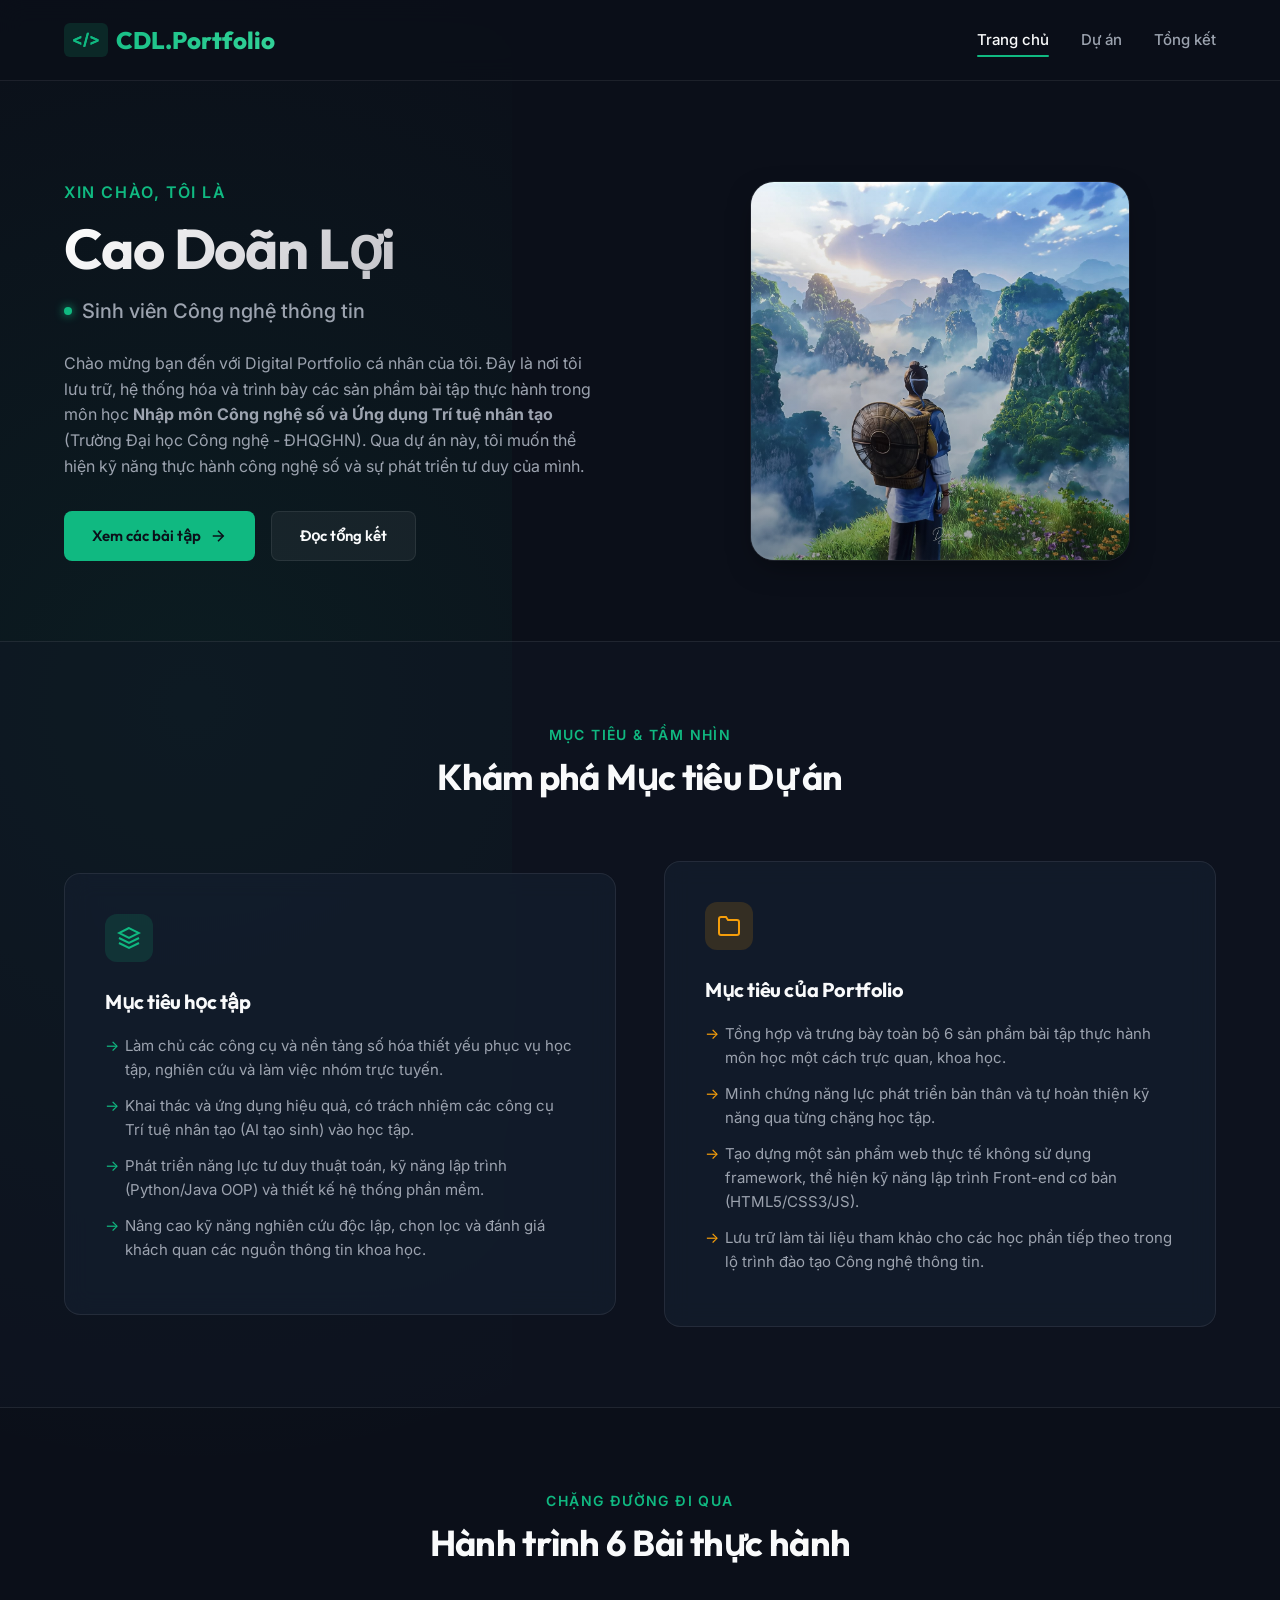
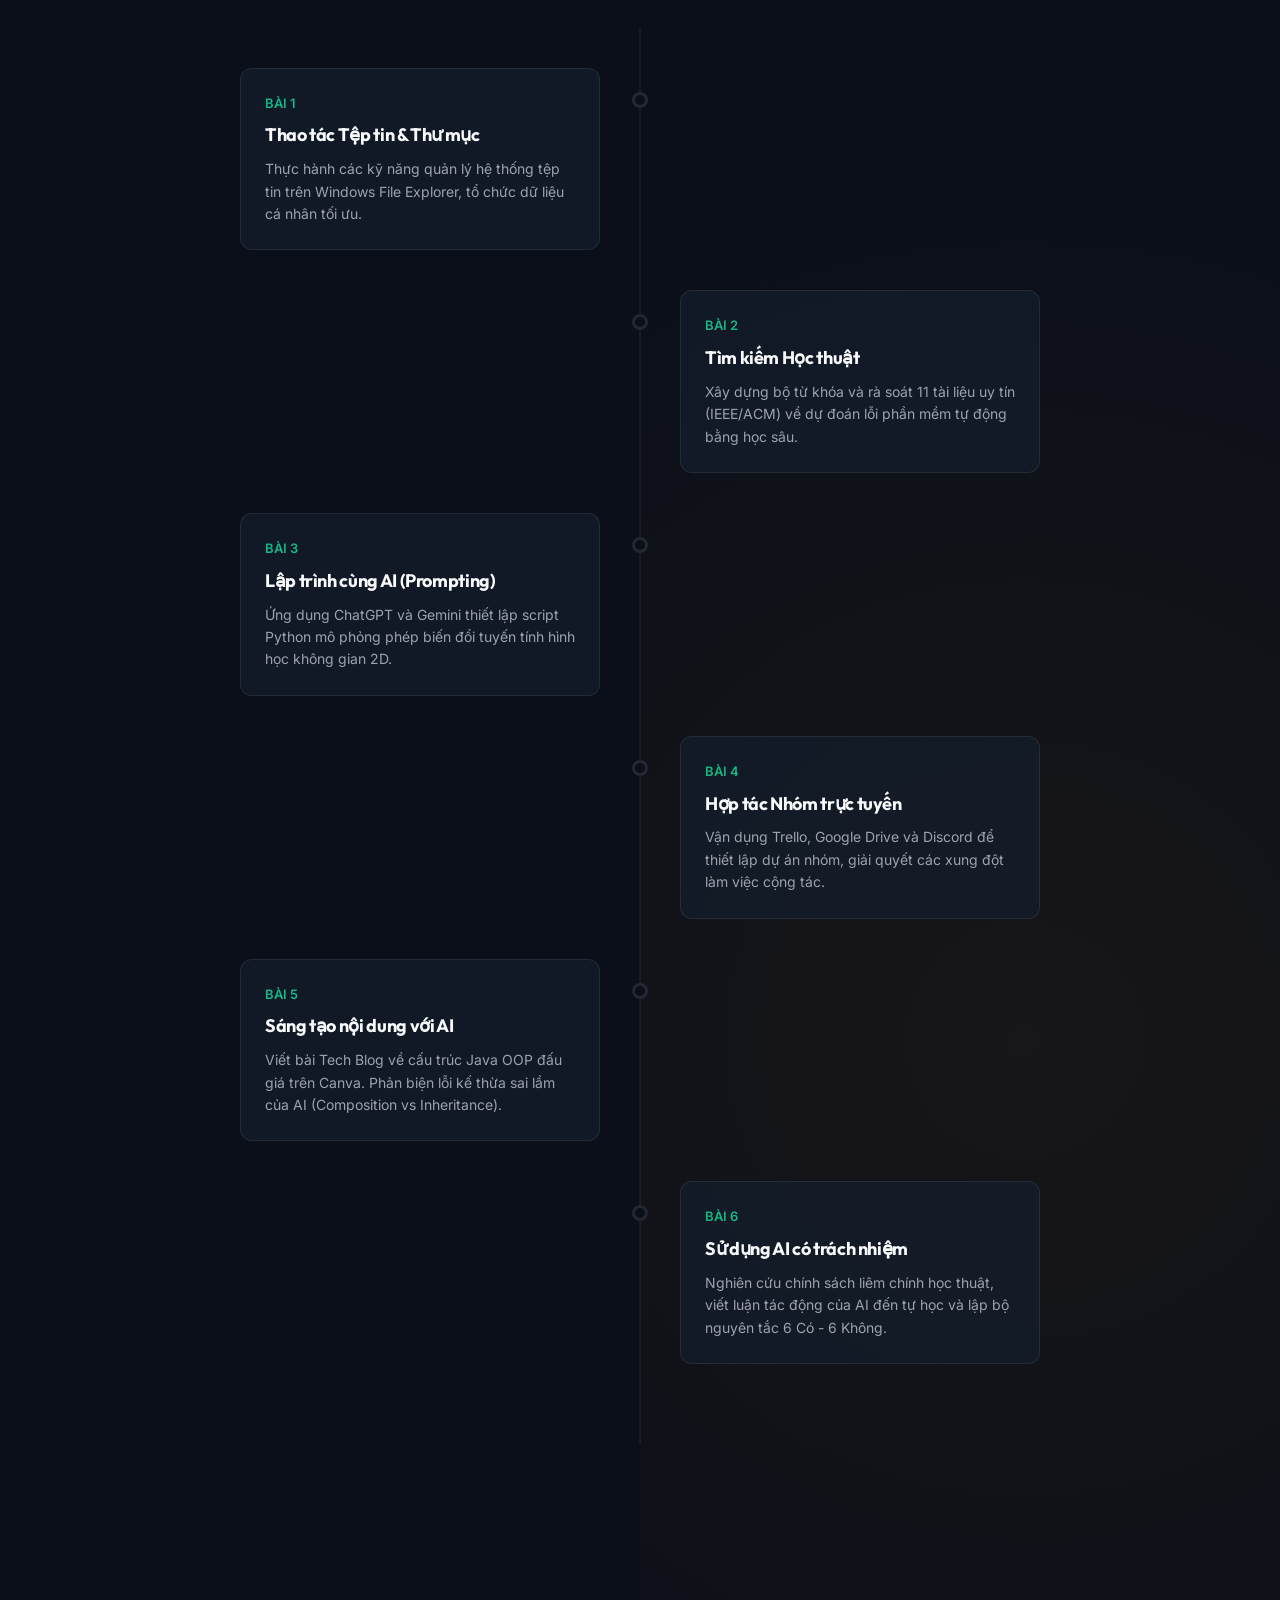
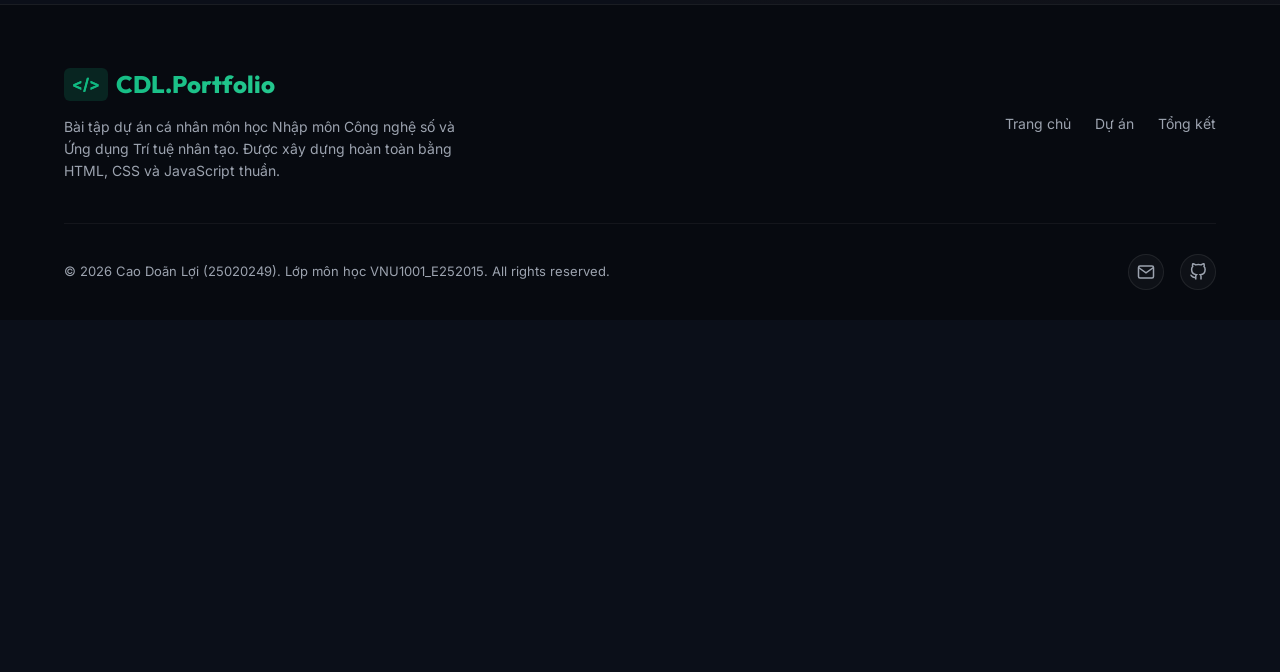
==== index.html @ 329a2238 "Initial commit: Portfolio website" ====
<!DOCTYPE html>
<html lang="vi">
<head>
    <meta charset="UTF-8">
    <meta name="viewport" content="width=device-width, initial-scale=1.0">
    <title>Cao Doãn Lợi | Digital Portfolio cá nhân</title>
    <meta name="description" content="Digital Portfolio cá nhân của Cao Doãn Lợi - Sinh viên Khoa Công nghệ thông tin, Trường Đại học Công nghệ, ĐHQGHN cho môn Nhập môn Công nghệ số & Ứng dụng AI.">
    <link rel="stylesheet" href="css/style.css">
    <link rel="stylesheet" href="css/responsive.css">
    <style>
        /* Specific Styles for Index Page */
        .hero {
            padding: 80px 0;
            position: relative;
        }

        .hero-img-container {
            position: relative;
            width: 380px;
            height: 380px;
            margin: 0 auto;
            border-radius: 24px;
            overflow: hidden;
            box-shadow: var(--shadow-premium);
            border: 1px solid var(--border-color);
        }

        .hero-img-container::before {
            content: '';
            position: absolute;
            inset: 0;
            background: linear-gradient(to bottom, transparent, rgba(11, 15, 25, 0.4));
            z-index: 1;
        }

        .hero-img {
            width: 100%;
            height: 100%;
            object-fit: cover;
            transition: var(--transition-smooth);
        }

        .hero-img-container:hover .hero-img {
            transform: scale(1.05);
        }

        .hero-content {
            display: flex;
            flex-direction: column;
            justify-content: center;
        }

        .hero-title-greeting {
            font-size: 16px;
            font-weight: 600;
            color: var(--color-primary);
            text-transform: uppercase;
            letter-spacing: 0.1em;
            margin-bottom: 12px;
        }

        .hero-name {
            font-size: 56px;
            line-height: 1.1;
            margin-bottom: 16px;
            background: linear-gradient(135deg, #ffffff 0%, #a1a1aa 100%);
            -webkit-background-clip: text;
            -webkit-text-fill-color: transparent;
        }

        .hero-role {
            font-size: 20px;
            font-weight: 500;
            color: var(--text-muted);
            margin-bottom: 24px;
            display: flex;
            align-items: center;
            gap: 10px;
        }

        .hero-role::before {
            content: '';
            display: inline-block;
            width: 8px;
            height: 8px;
            background: var(--color-primary);
            border-radius: 50%;
            box-shadow: 0 0 10px var(--color-primary);
        }

        .hero-desc {
            color: var(--text-muted);
            font-size: 16px;
            margin-bottom: 32px;
            max-width: 540px;
        }

        .hero-actions {
            display: flex;
            gap: 16px;
        }

        /* Objectives Section */
        .objectives {
            padding: 80px 0;
            background: rgba(17, 24, 39, 0.4);
            border-top: 1px solid var(--border-color);
            border-bottom: 1px solid var(--border-color);
        }

        .section-header {
            text-align: center;
            max-width: 600px;
            margin: 0 auto 56px;
        }

        .section-subtitle {
            color: var(--color-primary);
            font-size: 14px;
            font-weight: 600;
            text-transform: uppercase;
            letter-spacing: 0.1em;
            margin-bottom: 8px;
        }

        .section-title {
            font-size: 36px;
        }

        .objective-card {
            background: var(--bg-card);
            border: 1px solid var(--border-color);
            padding: 40px;
            border-radius: 16px;
            backdrop-filter: blur(12px);
            -webkit-backdrop-filter: blur(12px);
            transition: var(--transition-smooth);
        }

        .objective-card:hover {
            transform: translateY(-8px);
            border-color: rgba(16, 185, 129, 0.3);
            box-shadow: var(--shadow-premium);
        }

        .objective-icon {
            width: 48px;
            height: 48px;
            background: var(--color-primary-glow);
            border-radius: 12px;
            display: flex;
            align-items: center;
            justify-content: center;
            margin-bottom: 24px;
            color: var(--color-primary);
        }

        .objective-card-secondary .objective-icon {
            background: var(--color-secondary-glow);
            color: var(--color-secondary);
        }

        .objective-card-secondary:hover {
            border-color: rgba(245, 158, 11, 0.3);
        }

        .objective-title {
            font-size: 20px;
            margin-bottom: 16px;
        }

        .objective-list {
            list-style: none;
            color: var(--text-muted);
            font-size: 15px;
        }

        .objective-list li {
            margin-bottom: 12px;
            padding-left: 20px;
            position: relative;
        }

        .objective-list li::before {
            content: '→';
            position: absolute;
            left: 0;
            color: var(--color-primary);
        }

        .objective-card-secondary .objective-list li::before {
            color: var(--color-secondary);
        }

        /* Learning Timeline */
        .timeline-section {
            padding: 80px 0;
        }

        .timeline {
            position: relative;
            max-width: 800px;
            margin: 0 auto;
            padding: 40px 0;
        }

        .timeline::before {
            content: '';
            position: absolute;
            left: 50%;
            top: 0;
            width: 2px;
            height: 100%;
            background: rgba(255, 255, 255, 0.05);
            transform: translateX(-50%);
        }

        .timeline-item {
            display: flex;
            justify-content: space-between;
            width: 100%;
            margin-bottom: 40px;
            position: relative;
        }

        .timeline-item:nth-child(even) {
            flex-direction: row-reverse;
        }

        .timeline-dot {
            position: absolute;
            left: 50%;
            top: 24px;
            width: 16px;
            height: 16px;
            background: var(--bg-main);
            border: 3px solid rgba(255, 255, 255, 0.1);
            border-radius: 50%;
            transform: translateX(-50%);
            z-index: 5;
            transition: var(--transition-smooth);
        }

        .timeline-item:hover .timeline-dot {
            border-color: var(--color-primary);
            box-shadow: 0 0 10px var(--color-primary);
            background: var(--color-primary);
        }

        .timeline-content {
            width: 45%;
            background: var(--bg-card);
            border: 1px solid var(--border-color);
            padding: 24px;
            border-radius: 12px;
            position: relative;
            transition: var(--transition-smooth);
        }

        .timeline-item:hover .timeline-content {
            border-color: rgba(255, 255, 255, 0.15);
            transform: translateY(-4px);
        }

        .timeline-date {
            font-size: 13px;
            font-weight: 600;
            color: var(--color-primary);
            margin-bottom: 8px;
            text-transform: uppercase;
        }

        .timeline-title {
            font-size: 18px;
            margin-bottom: 8px;
        }

        .timeline-desc {
            color: var(--text-muted);
            font-size: 14px;
        }

        @media (max-width: 768px) {
            .hero-img-container {
                width: 280px;
                height: 280px;
            }
            .hero-name {
                font-size: 40px;
            }
            .timeline::before {
                left: 16px;
            }
            .timeline-item {
                flex-direction: row !important;
                margin-bottom: 30px;
            }
            .timeline-dot {
                left: 16px;
            }
            .timeline-content {
                width: calc(100% - 48px);
                margin-left: 48px;
            }
        }
    </style>
</head>
<body>

    <!-- Header / Nav -->
    <header class="header" id="header">
        <div class="container nav-container">
            <a href="index.html" class="logo">CDL.Portfolio</a>
            <button class="nav-toggle" id="navToggle" aria-label="Toggle Menu">
                <span></span>
                <span></span>
                <span></span>
            </button>
            <ul class="nav-menu" id="navMenu">
                <li><a href="index.html" class="nav-link active">Trang chủ</a></li>
                <li><a href="projects.html" class="nav-link">Dự án</a></li>
                <li><a href="reflection.html" class="nav-link">Tổng kết</a></li>
            </ul>
        </div>
    </header>

    <!-- Main Content -->
    <main>
        
        <!-- Hero Section -->
        <section class="hero reveal active">
            <div class="container grid-2">
                <div class="hero-content">
                    <span class="hero-title-greeting">Xin chào, tôi là</span>
                    <h1 class="hero-name">Cao Doãn Lợi</h1>
                    <div class="hero-role">Sinh viên Công nghệ thông tin</div>
                    <p class="hero-desc">
                        Chào mừng bạn đến với Digital Portfolio cá nhân của tôi. Đây là nơi tôi lưu trữ, hệ thống hóa và trình bày các sản phẩm bài tập thực hành trong môn học <strong>Nhập môn Công nghệ số và Ứng dụng Trí tuệ nhân tạo</strong> (Trường Đại học Công nghệ - ĐHQGHN). Qua dự án này, tôi muốn thể hiện kỹ năng thực hành công nghệ số và sự phát triển tư duy của mình.
                    </p>
                    <div class="hero-actions">
                        <a href="projects.html" class="btn btn-primary">
                            Xem các bài tập
                            <svg width="18" height="18" viewBox="0 0 24 24" fill="none" stroke="currentColor" stroke-width="2"><line x1="5" y1="12" x2="19" y2="12"></line><polyline points="12 5 19 12 12 19"></polyline></svg>
                        </a>
                        <a href="reflection.html" class="btn btn-secondary">Đọc tổng kết</a>
                    </div>
                </div>
                <div class="hero-img-box">
                    <div class="hero-img-container">
                        <img src="assets/avatar.png" alt="Cao Doãn Lợi - Sinh viên IT" class="hero-img">
                    </div>
                </div>
            </div>
        </section>

        <!-- Objectives Section -->
        <section class="objectives">
            <div class="container">
                <div class="section-header reveal">
                    <span class="section-subtitle">Mục tiêu & Tầm nhìn</span>
                    <h2 class="section-title">Khám phá Mục tiêu Dự án</h2>
                </div>
                <div class="grid-2 reveal">
                    <!-- Learning Objectives Card -->
                    <div class="objective-card">
                        <div class="objective-icon">
                            <svg width="24" height="24" viewBox="0 0 24 24" fill="none" stroke="currentColor" stroke-width="2"><path d="M12 2L2 7l10 5 10-5-10-5zM2 17l10 5 10-5M2 12l10 5 10-5"/></svg>
                        </div>
                        <h3 class="objective-title">Mục tiêu học tập</h3>
                        <ul class="objective-list">
                            <li>Làm chủ các công cụ và nền tảng số hóa thiết yếu phục vụ học tập, nghiên cứu và làm việc nhóm trực tuyến.</li>
                            <li>Khai thác và ứng dụng hiệu quả, có trách nhiệm các công cụ Trí tuệ nhân tạo (AI tạo sinh) vào học tập.</li>
                            <li>Phát triển năng lực tư duy thuật toán, kỹ năng lập trình (Python/Java OOP) và thiết kế hệ thống phần mềm.</li>
                            <li>Nâng cao kỹ năng nghiên cứu độc lập, chọn lọc và đánh giá khách quan các nguồn thông tin khoa học.</li>
                        </ul>
                    </div>
                    
                    <!-- Portfolio Objectives Card -->
                    <div class="objective-card objective-card-secondary">
                        <div class="objective-icon">
                            <svg width="24" height="24" viewBox="0 0 24 24" fill="none" stroke="currentColor" stroke-width="2"><path d="M22 19a2 2 0 0 1-2 2H4a2 2 0 0 1-2-2V5a2 2 0 0 1 2-2h5l2 3h9a2 2 0 0 1 2 2z"></path></svg>
                        </div>
                        <h3 class="objective-title">Mục tiêu của Portfolio</h3>
                        <ul class="objective-list">
                            <li>Tổng hợp và trưng bày toàn bộ 6 sản phẩm bài tập thực hành môn học một cách trực quan, khoa học.</li>
                            <li>Minh chứng năng lực phát triển bản thân và tự hoàn thiện kỹ năng qua từng chặng học tập.</li>
                            <li>Tạo dựng một sản phẩm web thực tế không sử dụng framework, thể hiện kỹ năng lập trình Front-end cơ bản (HTML5/CSS3/JS).</li>
                            <li>Lưu trữ làm tài liệu tham khảo cho các học phần tiếp theo trong lộ trình đào tạo Công nghệ thông tin.</li>
                        </ul>
                    </div>
                </div>
            </div>
        </section>

        <!-- Study Timeline Section -->
        <section class="timeline-section">
            <div class="container">
                <div class="section-header reveal">
                    <span class="section-subtitle">Chặng đường đi qua</span>
                    <h2 class="section-title">Hành trình 6 Bài thực hành</h2>
                </div>
                
                <div class="timeline reveal">
                    
                    <!-- Item 1 -->
                    <div class="timeline-item">
                        <div class="timeline-dot"></div>
                        <div class="timeline-content">
                            <div class="timeline-date">Bài 1</div>
                            <h3 class="timeline-title">Thao tác Tệp tin & Thư mục</h3>
                            <p class="timeline-desc">Thực hành các kỹ năng quản lý hệ thống tệp tin trên Windows File Explorer, tổ chức dữ liệu cá nhân tối ưu.</p>
                        </div>
                    </div>
                    
                    <!-- Item 2 -->
                    <div class="timeline-item">
                        <div class="timeline-dot"></div>
                        <div class="timeline-content">
                            <div class="timeline-date">Bài 2</div>
                            <h3 class="timeline-title">Tìm kiếm Học thuật</h3>
                            <p class="timeline-desc">Xây dựng bộ từ khóa và rà soát 11 tài liệu uy tín (IEEE/ACM) về dự đoán lỗi phần mềm tự động bằng học sâu.</p>
                        </div>
                    </div>
                    
                    <!-- Item 3 -->
                    <div class="timeline-item">
                        <div class="timeline-dot"></div>
                        <div class="timeline-content">
                            <div class="timeline-date">Bài 3</div>
                            <h3 class="timeline-title">Lập trình cùng AI (Prompting)</h3>
                            <p class="timeline-desc">Ứng dụng ChatGPT và Gemini thiết lập script Python mô phỏng phép biến đổi tuyến tính hình học không gian 2D.</p>
                        </div>
                    </div>
                    
                    <!-- Item 4 -->
                    <div class="timeline-item">
                        <div class="timeline-dot"></div>
                        <div class="timeline-content">
                            <div class="timeline-date">Bài 4</div>
                            <h3 class="timeline-title">Hợp tác Nhóm trực tuyến</h3>
                            <p class="timeline-desc">Vận dụng Trello, Google Drive và Discord để thiết lập dự án nhóm, giải quyết các xung đột làm việc cộng tác.</p>
                        </div>
                    </div>
                    
                    <!-- Item 5 -->
                    <div class="timeline-item">
                        <div class="timeline-dot"></div>
                        <div class="timeline-content">
                            <div class="timeline-date">Bài 5</div>
                            <h3 class="timeline-title">Sáng tạo nội dung với AI</h3>
                            <p class="timeline-desc">Viết bài Tech Blog về cấu trúc Java OOP đấu giá trên Canva. Phản biện lỗi kế thừa sai lầm của AI (Composition vs Inheritance).</p>
                        </div>
                    </div>
                    
                    <!-- Item 6 -->
                    <div class="timeline-item">
                        <div class="timeline-dot"></div>
                        <div class="timeline-content">
                            <div class="timeline-date">Bài 6</div>
                            <h3 class="timeline-title">Sử dụng AI có trách nhiệm</h3>
                            <p class="timeline-desc">Nghiên cứu chính sách liêm chính học thuật, viết luận tác động của AI đến tự học và lập bộ nguyên tắc 6 Có - 6 Không.</p>
                        </div>
                    </div>
                    
                </div>
            </div>
        </section>

    </main>

    <!-- Footer -->
    <footer class="footer">
        <div class="container">
            <div class="footer-content">
                <div class="footer-logo-desc">
                    <a href="index.html" class="logo">CDL.Portfolio</a>
                    <p class="footer-desc">
                        Bài tập dự án cá nhân môn học Nhập môn Công nghệ số và Ứng dụng Trí tuệ nhân tạo. Được xây dựng hoàn toàn bằng HTML, CSS và JavaScript thuần.
                    </p>
                </div>
                <div class="footer-links">
                    <a href="index.html" class="footer-link">Trang chủ</a>
                    <a href="projects.html" class="footer-link">Dự án</a>
                    <a href="reflection.html" class="footer-link">Tổng kết</a>
                </div>
            </div>
            <div class="footer-bottom">
                <p>&copy; 2026 Cao Doãn Lợi (25020249). Lớp môn học VNU1001_E252015. All rights reserved.</p>
                <div class="footer-socials">
                    <a href="mailto:25020249@vnu.edu.vn" class="social-icon" title="Email VNU"><svg width="18" height="18" viewBox="0 0 24 24" fill="none" stroke="currentColor" stroke-width="2"><path d="M4 4h16c1.1 0 2 .9 2 2v12c0 1.1-.9 2-2 2H4c-1.1 0-2-.9-2-2V6c0-1.1.9-2 2-2z"></path><polyline points="22,6 12,13 2,6"></polyline></svg></a>
                    <a href="https://github.com/lloi-caoo" target="_blank" class="social-icon" title="Github"><svg width="18" height="18" viewBox="0 0 24 24" fill="none" stroke="currentColor" stroke-width="2"><path d="M9 19c-5 1.5-5-2.5-7-3m14 6v-3.87a3.37 3.37 0 0 0-.94-2.61c3.14-.35 6.44-1.54 6.44-7A5.44 5.44 0 0 0 20 4.77 5.07 5.07 0 0 0 19.91 1S18.73.65 16 2.48a13.38 13.38 0 0 0-7 0C6.27.65 5.09 1 5.09 1A5.07 5.07 0 0 0 5 4.77a5.44 5.44 0 0 0-1.5 3.78c0 5.42 3.3 6.61 6.44 7A3.37 3.37 0 0 0 9 18.13V22"></path></svg></a>
                </div>
            </div>
        </div>
    </footer>

    <script src="js/main.js"></script>
    <script>
        // Trigger reveal animation on load
        window.addEventListener('DOMContentLoaded', () => {
            const reveals = document.querySelectorAll('.reveal');
            reveals.forEach(el => el.classList.add('active'));
        });
    </script>
</body>
</html>
---- css/style.css ----
@import url('https://fonts.googleapis.com/css2?family=Inter:wght@300;400;500;600;700&family=Outfit:wght@300;400;500;600;700;800&display=swap');

:root {
    --bg-main: #0b0f19;
    --bg-surface: #111827;
    --bg-card: rgba(21, 30, 46, 0.7);
    --border-color: rgba(255, 255, 255, 0.08);
    --color-primary: #10b981; /* Emerald */
    --color-primary-glow: rgba(16, 185, 129, 0.15);
    --color-secondary: #f59e0b; /* Amber */
    --color-secondary-glow: rgba(245, 158, 11, 0.15);
    --text-main: #f9fafb;
    --text-muted: #9ca3af;
    --font-heading: 'Outfit', sans-serif;
    --font-body: 'Inter', sans-serif;
    --transition-smooth: all 0.3s cubic-bezier(0.4, 0, 0.2, 1);
    --shadow-premium: 0 10px 30px -10px rgba(0, 0, 0, 0.5);
    --shadow-glow: 0 0 20px rgba(16, 185, 129, 0.2);
}

* {
    margin: 0;
    padding: 0;
    box-sizing: border-box;
}

html {
    scroll-behavior: smooth;
    overflow-x: hidden;
}

body {
    background-color: var(--bg-main);
    color: var(--text-main);
    font-family: var(--font-body);
    line-height: 1.6;
    overflow-x: hidden;
    position: relative;
}

/* Background Gradients */
body::before {
    content: '';
    position: absolute;
    top: -10%;
    left: -10%;
    width: 50%;
    height: 60%;
    background: radial-gradient(circle, rgba(16, 185, 129, 0.08) 0%, transparent 70%);
    z-index: -1;
    pointer-events: none;
}

body::after {
    content: '';
    position: absolute;
    bottom: -10%;
    right: -10%;
    width: 60%;
    height: 70%;
    background: radial-gradient(circle, rgba(245, 158, 11, 0.05) 0%, transparent 70%);
    z-index: -1;
    pointer-events: none;
}

/* Custom Scrollbar */
::-webkit-scrollbar {
    width: 8px;
}
::-webkit-scrollbar-track {
    background: var(--bg-main);
}
::-webkit-scrollbar-thumb {
    background: #1f2937;
    border-radius: 4px;
}
::-webkit-scrollbar-thumb:hover {
    background: var(--color-primary);
}

/* Typography */
h1, h2, h3, h4, h5, h6 {
    font-family: var(--font-heading);
    font-weight: 700;
    letter-spacing: -0.02em;
    color: var(--text-main);
}

a {
    color: inherit;
    text-decoration: none;
    transition: var(--transition-smooth);
}

/* Container */
.container {
    max-width: 1200px;
    margin: 0 auto;
    padding: 0 24px;
}

/* Header & Navbar */
.header {
    position: fixed;
    top: 0;
    left: 0;
    width: 100%;
    z-index: 1000;
    background: rgba(11, 15, 25, 0.75);
    backdrop-filter: blur(12px);
    -webkit-backdrop-filter: blur(12px);
    border-bottom: 1px solid var(--border-color);
    transition: var(--transition-smooth);
}

.header.scrolled {
    padding: 12px 0;
    background: rgba(11, 15, 25, 0.9);
    box-shadow: var(--shadow-premium);
}

.nav-container {
    display: flex;
    justify-content: space-between;
    align-items: center;
    height: 80px;
    transition: var(--transition-smooth);
}

.header.scrolled .nav-container {
    height: 60px;
}

.logo {
    font-family: var(--font-heading);
    font-size: 24px;
    font-weight: 800;
    background: linear-gradient(135deg, var(--color-primary) 0%, #34d399 100%);
    -webkit-background-clip: text;
    -webkit-text-fill-color: transparent;
    display: flex;
    align-items: center;
    gap: 8px;
}

.logo::before {
    content: '</>';
    font-family: var(--font-body);
    font-size: 16px;
    font-weight: 700;
    color: var(--color-primary);
    background: var(--color-primary-glow);
    padding: 4px 8px;
    border-radius: 6px;
    -webkit-text-fill-color: var(--color-primary);
}

.nav-menu {
    display: flex;
    list-style: none;
    gap: 32px;
}

.nav-link {
    font-size: 15px;
    font-weight: 500;
    color: var(--text-muted);
    position: relative;
    padding: 8px 0;
}

.nav-link:hover, .nav-link.active {
    color: var(--text-main);
}

.nav-link::after {
    content: '';
    position: absolute;
    bottom: 0;
    left: 0;
    width: 0;
    height: 2px;
    background: var(--color-primary);
    transition: var(--transition-smooth);
    border-radius: 2px;
}

.nav-link:hover::after, .nav-link.active::after {
    width: 100%;
}

.nav-toggle {
    display: none;
    background: none;
    border: none;
    cursor: pointer;
    padding: 4px;
}

.nav-toggle span {
    display: block;
    width: 24px;
    height: 2px;
    background-color: var(--text-main);
    margin: 6px 0;
    transition: var(--transition-smooth);
}

/* Buttons */
.btn {
    display: inline-flex;
    align-items: center;
    justify-content: center;
    gap: 8px;
    padding: 12px 28px;
    border-radius: 8px;
    font-family: var(--font-heading);
    font-weight: 600;
    font-size: 15px;
    cursor: pointer;
    transition: var(--transition-smooth);
    border: none;
}

.btn-primary {
    background: var(--color-primary);
    color: #0b0f19;
}

.btn-primary:hover {
    background: #34d399;
    box-shadow: var(--shadow-glow);
    transform: translateY(-2px);
}

.btn-secondary {
    background: rgba(255, 255, 255, 0.05);
    color: var(--text-main);
    border: 1px solid var(--border-color);
}

.btn-secondary:hover {
    background: rgba(255, 255, 255, 0.1);
    transform: translateY(-2px);
    border-color: rgba(255, 255, 255, 0.2);
}

.btn-sm {
    padding: 8px 16px;
    font-size: 13px;
    border-radius: 6px;
}

/* Badge */
.badge {
    display: inline-block;
    padding: 4px 12px;
    background: var(--color-primary-glow);
    color: var(--color-primary);
    border: 1px solid rgba(16, 185, 129, 0.3);
    border-radius: 30px;
    font-size: 12px;
    font-weight: 600;
    text-transform: uppercase;
    letter-spacing: 0.05em;
}

.badge-secondary {
    background: var(--color-secondary-glow);
    color: var(--color-secondary);
    border: 1px solid rgba(245, 158, 11, 0.3);
}

/* Main Layout Padding */
main {
    padding-top: 100px;
}

/* Footer */
.footer {
    background: #070a10;
    border-top: 1px solid var(--border-color);
    padding: 60px 0 30px;
    margin-top: 80px;
}

.footer-content {
    display: flex;
    justify-content: space-between;
    align-items: center;
    flex-wrap: wrap;
    gap: 24px;
    margin-bottom: 40px;
}

.footer-logo-desc {
    max-width: 400px;
}

.footer-desc {
    color: var(--text-muted);
    font-size: 14px;
    margin-top: 12px;
}

.footer-links {
    display: flex;
    gap: 24px;
}

.footer-link {
    color: var(--text-muted);
    font-size: 14px;
}

.footer-link:hover {
    color: var(--color-primary);
}

.footer-bottom {
    display: flex;
    justify-content: space-between;
    align-items: center;
    border-top: 1px solid rgba(255, 255, 255, 0.05);
    padding-top: 30px;
    font-size: 13px;
    color: var(--text-muted);
}

.footer-socials {
    display: flex;
    gap: 16px;
}

.social-icon {
    display: flex;
    align-items: center;
    justify-content: center;
    width: 36px;
    height: 36px;
    background: rgba(255, 255, 255, 0.03);
    border: 1px solid var(--border-color);
    border-radius: 50px;
    color: var(--text-muted);
}

.social-icon:hover {
    color: var(--color-primary);
    background: var(--color-primary-glow);
    border-color: var(--color-primary);
    transform: translateY(-2px);
}

/* Modal Popup */
.modal {
    position: fixed;
    top: 0;
    left: 0;
    width: 100%;
    height: 100%;
    z-index: 2000;
    background: rgba(7, 10, 16, 0.85);
    backdrop-filter: blur(8px);
    display: flex;
    align-items: center;
    justify-content: center;
    opacity: 0;
    pointer-events: none;
    transition: var(--transition-smooth);
}

.modal.active {
    opacity: 1;
    pointer-events: all;
}

.modal-content {
    background: var(--bg-surface);
    border: 1px solid var(--border-color);
    border-radius: 16px;
    width: 90%;
    max-width: 800px;
    max-height: 85vh;
    overflow-y: auto;
    position: relative;
    box-shadow: var(--shadow-premium);
    transform: scale(0.9);
    transition: var(--transition-smooth);
    padding: 32px;
}

.modal.active .modal-content {
    transform: scale(1);
}

.modal-close {
    position: absolute;
    top: 20px;
    right: 20px;
    background: rgba(255, 255, 255, 0.05);
    border: 1px solid var(--border-color);
    width: 36px;
    height: 36px;
    border-radius: 50%;
    display: flex;
    align-items: center;
    justify-content: center;
    cursor: pointer;
    color: var(--text-muted);
    transition: var(--transition-smooth);
}

.modal-close:hover {
    color: var(--text-main);
    background: rgba(255, 255, 255, 0.1);
}

.modal-body {
    margin-top: 16px;
}

.modal-header-desc {
    display: flex;
    align-items: center;
    gap: 12px;
    margin-bottom: 8px;
}

.modal-title {
    font-size: 28px;
    line-height: 1.3;
}

.modal-section {
    margin-top: 24px;
    border-top: 1px solid rgba(255, 255, 255, 0.05);
    padding-top: 20px;
}

.modal-section-title {
    font-size: 18px;
    color: var(--color-primary);
    margin-bottom: 12px;
    display: flex;
    align-items: center;
    gap: 8px;
}

.modal-section-title::before {
    content: '';
    display: inline-block;
    width: 6px;
    height: 6px;
    background: var(--color-primary);
    border-radius: 50%;
}

.modal-file-list {
    margin-left: 20px;
    margin-bottom: 16px;
}

.modal-file-item {
    font-size: 14px;
    margin-bottom: 6px;
    color: var(--text-muted);
}

.code-snippet {
    background: #090c15;
    border: 1px solid rgba(255, 255, 255, 0.05);
    border-radius: 8px;
    padding: 16px;
    font-family: monospace;
    font-size: 13.5px;
    color: #e5e7eb;
    overflow-x: auto;
    margin: 12px 0;
}

.table-responsive {
    width: 100%;
    overflow-x: auto;
    margin: 16px 0;
    border: 1px solid var(--border-color);
    border-radius: 8px;
}

.modal-table {
    width: 100%;
    border-collapse: collapse;
    font-size: 13.5px;
    text-align: left;
}

.modal-table th, .modal-table td {
    padding: 12px 16px;
    border-bottom: 1px solid rgba(255, 255, 255, 0.05);
}

.modal-table th {
    background: rgba(255, 255, 255, 0.02);
    color: var(--text-main);
    font-weight: 600;
}

.modal-table tr:last-child td {
    border-bottom: none;
}

.modal-table td {
    color: var(--text-muted);
}

.modal-img-container {
    width: 100%;
    border-radius: 8px;
    overflow: hidden;
    margin: 16px 0;
    border: 1px solid var(--border-color);
}

.modal-img {
    width: 100%;
    height: auto;
    display: block;
}

/* CSS Grid layout standard for pages */
.grid-2 {
    display: grid;
    grid-template-columns: repeat(2, 1fr);
    gap: 48px;
    align-items: center;
}

.grid-3 {
    display: grid;
    grid-template-columns: repeat(3, 1fr);
    gap: 32px;
}

/* Animations helper */
.reveal {
    opacity: 0;
    transform: translateY(30px);
    transition: opacity 0.8s ease, transform 0.8s ease;
}

.reveal.active {
    opacity: 1;
    transform: translateY(0);
}

/* Proof Gallery for Modal */
.proof-gallery {
    display: grid;
    grid-template-columns: repeat(2, 1fr);
    gap: 16px;
    margin: 16px 0;
}

.proof-item {
    background: rgba(255, 255, 255, 0.02);
    border: 1px solid var(--border-color);
    border-radius: 8px;
    overflow: hidden;
    display: flex;
    flex-direction: column;
    transition: var(--transition-smooth);
}

.proof-item:hover {
    border-color: rgba(255, 255, 255, 0.15);
    transform: scale(1.02);
}

.proof-img-container {
    width: 100%;
    height: 180px;
    overflow: hidden;
    border-bottom: 1px solid var(--border-color);
}

.proof-img-container img {
    width: 100%;
    height: 100%;
    object-fit: cover;
}

.proof-caption {
    font-size: 13px;
    color: var(--text-muted);
    padding: 8px 12px;
    text-align: center;
    background: rgba(0, 0, 0, 0.2);
    flex-grow: 1;
    display: flex;
    align-items: center;
    justify-content: center;
}

@media (max-width: 600px) {
    .proof-gallery {
        grid-template-columns: 1fr;
    }
    .proof-img-container {
        height: 150px;
    }
}

/* Original Docx Content Formatting */
.docx-original-content {
    color: var(--text-muted);
    font-size: 14.5px;
    line-height: 1.7;
    text-align: justify;
}

.docx-original-content p {
    margin-bottom: 16px;
}

.docx-original-content h1, 
.docx-original-content h2, 
.docx-original-content h3, 
.docx-original-content h4 {
    color: var(--text-main);
    margin-top: 28px;
    margin-bottom: 12px;
}

.docx-original-content h1 { font-size: 24px; border-bottom: 1px solid var(--border-color); padding-bottom: 8px; }
.docx-original-content h2 { font-size: 20px; color: var(--color-primary); }
.docx-original-content h3 { font-size: 17px; }
.docx-original-content h4 { font-size: 15px; }

.docx-original-content ul, 
.docx-original-content ol {
    margin-bottom: 16px;
    padding-left: 24px;
}

.docx-original-content li {
    margin-bottom: 8px;
}

.docx-original-content code {
    background: rgba(255, 255, 255, 0.05);
    padding: 2px 6px;
    border-radius: 4px;
    font-family: monospace;
    font-size: 13.5px;
    color: var(--color-secondary);
}

.docx-original-content a {
    color: var(--color-primary);
    text-decoration: underline;
}

.docx-original-content a:hover {
    color: #34d399;
}

/* PDF Page Container styles */
.pdf-viewer-container {
    display: flex;
    flex-direction: column;
    gap: 24px;
    align-items: center;
    background: rgba(0, 0, 0, 0.2);
    padding: 24px;
    border-radius: 12px;
    border: 1px solid var(--border-color);
}

.pdf-page-container {
    width: 100%;
    max-width: 680px;
    background-color: #ffffff;
    box-shadow: 0 4px 20px rgba(0, 0, 0, 0.4);
    border-radius: 4px;
    overflow: hidden;
    line-height: 0;
}

.pdf-page {
    width: 100%;
    height: auto;
    display: block;
    margin: 0 !important;
    border-radius: 0 !important;
    border: none !important;
}

/* Print Styles for PDF Generation */
@media print {
    :root {
        --bg-main: #0b0f19 !important;
        --bg-surface: #111827 !important;
        --bg-card: rgba(21, 30, 46, 0.9) !important;
        --text-main: #f9fafb !important;
        --text-muted: #9ca3af !important;
    }
    
    html, body {
        background-color: #0b0f19 !important;
        color: #f9fafb !important;
        -webkit-print-color-adjust: exact !important;
        print-color-adjust: exact !important;
    }
    
    * {
        -webkit-print-color-adjust: exact !important;
        print-color-adjust: exact !important;
    }
    
    @page {
        size: A4;
        margin: 0; /* Removes browser-added header/footer */
    }
    
    body {
        padding: 2cm 1.5cm; /* Custom margins inside the printed PDF page */
    }
    
    .header {
        position: absolute !important; /* Stop fixed position overlay issues */
        top: 0;
        left: 0;
        width: 100%;
    }
    
    .nav-toggle, .btn-primary svg {
        display: none !important; /* Hide interactive icons from print */
    }
    
    main {
        padding-top: 40px !important;
    }
    
    .footer {
        page-break-before: avoid;
    }
}
---- css/responsive.css ----
/* Responsive Design */

@media (max-width: 1024px) {
    .grid-2 {
        gap: 32px;
    }
    
    .grid-3 {
        grid-template-columns: repeat(2, 1fr);
        gap: 24px;
    }
}

@media (max-width: 768px) {
    /* Navbar Mobile */
    .nav-toggle {
        display: block;
        z-index: 1001;
    }

    .nav-menu {
        position: fixed;
        top: 0;
        right: -100%;
        width: 280px;
        height: 100vh;
        background: rgba(11, 15, 25, 0.95);
        backdrop-filter: blur(16px);
        -webkit-backdrop-filter: blur(16px);
        border-left: 1px solid var(--border-color);
        flex-direction: column;
        justify-content: center;
        align-items: center;
        gap: 40px;
        transition: var(--transition-smooth);
        box-shadow: var(--shadow-premium);
        z-index: 1000;
    }

    .nav-menu.active {
        right: 0;
    }

    .nav-toggle.active span:nth-child(1) {
        transform: rotate(45deg) translate(6px, 6px);
    }

    .nav-toggle.active span:nth-child(2) {
        opacity: 0;
    }

    .nav-toggle.active span:nth-child(3) {
        transform: rotate(-45deg) translate(5px, -5px);
    }

    /* Grid Adjustments */
    .grid-2 {
        grid-template-columns: 1fr;
        gap: 40px;
    }

    .grid-3 {
        grid-template-columns: 1fr;
        gap: 30px;
    }

    /* Modal Adjustments */
    .modal-content {
        padding: 24px 16px;
        width: 95%;
        max-height: 90vh;
    }

    .modal-title {
        font-size: 22px;
    }

    /* Footer Adjustments */
    .footer-content {
        flex-direction: column;
        align-items: flex-start;
        gap: 32px;
    }

    .footer-bottom {
        flex-direction: column;
        gap: 16px;
        align-items: flex-start;
        text-align: left;
    }
}

@media (max-width: 480px) {
    .container {
        padding: 0 16px;
    }

    main {
        padding-top: 80px;
    }

    .btn {
        width: 100%;
    }

    .btn-sm {
        width: auto;
    }
}
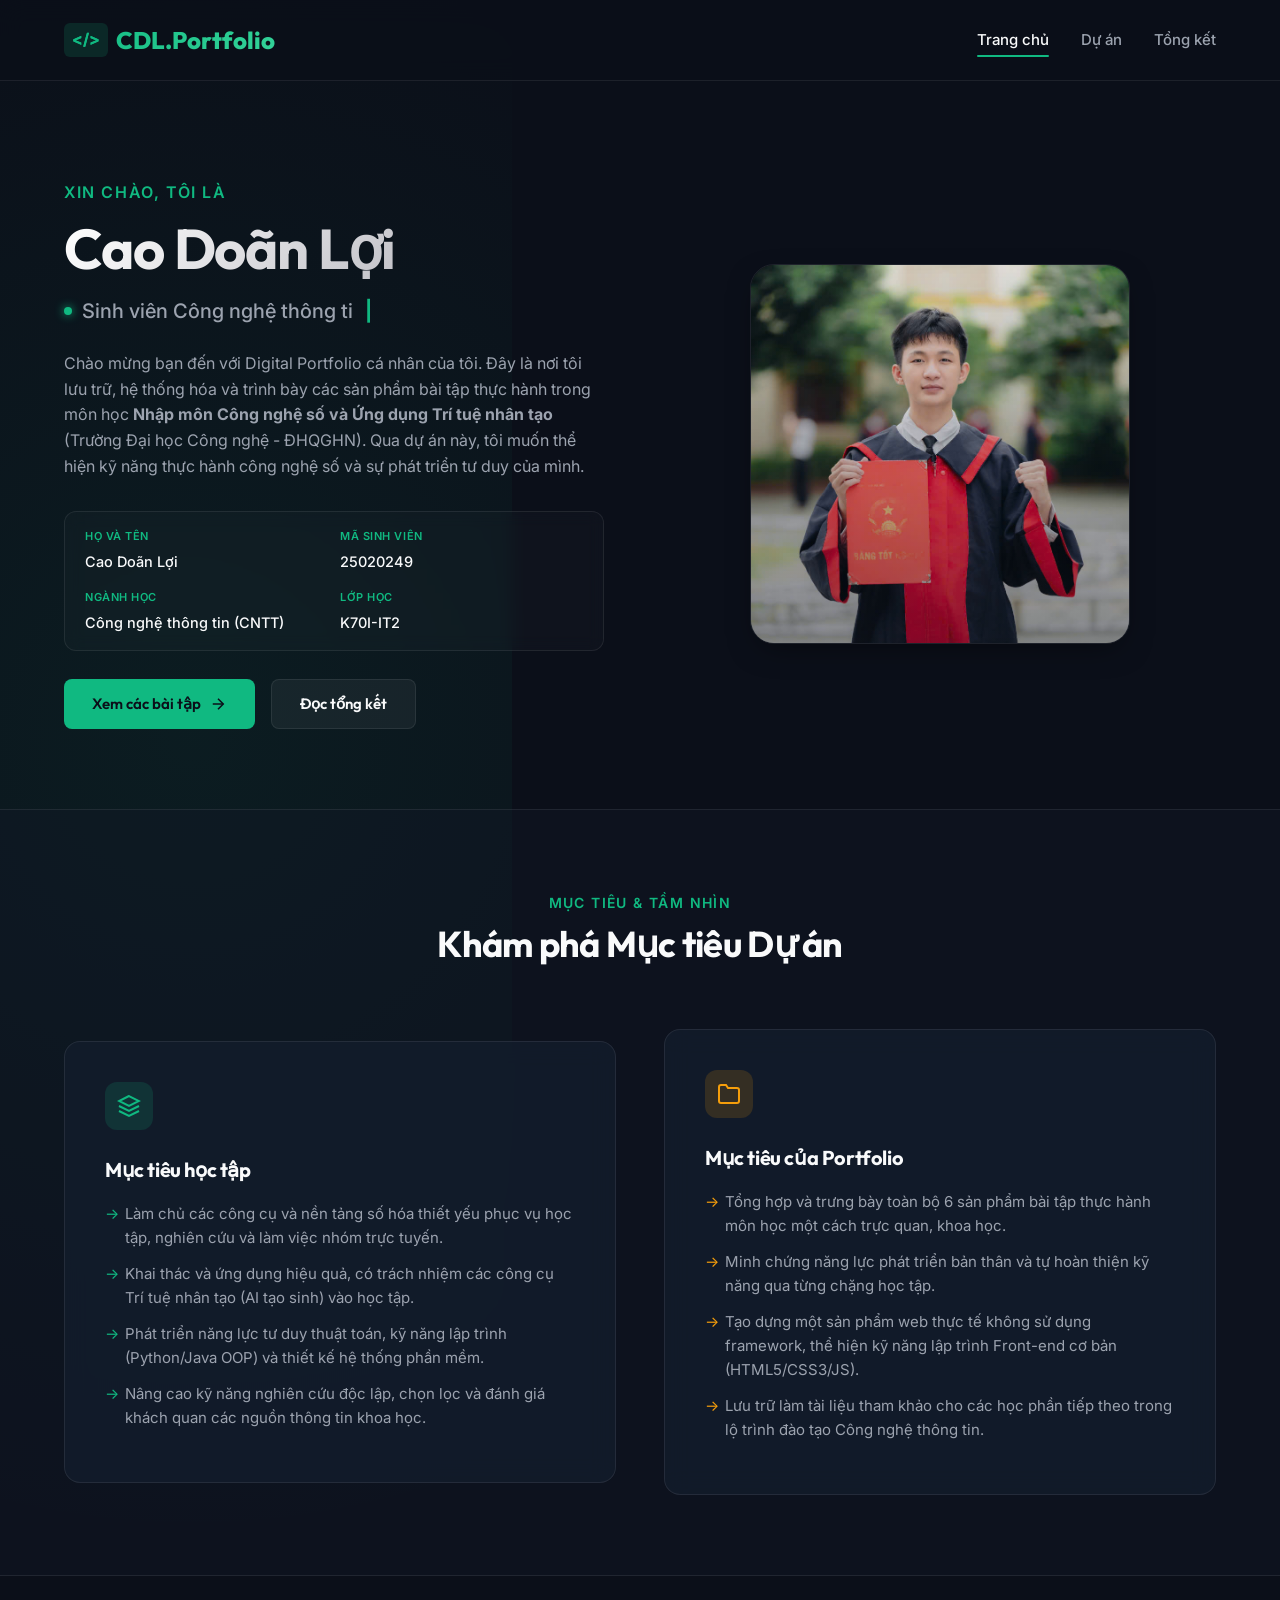
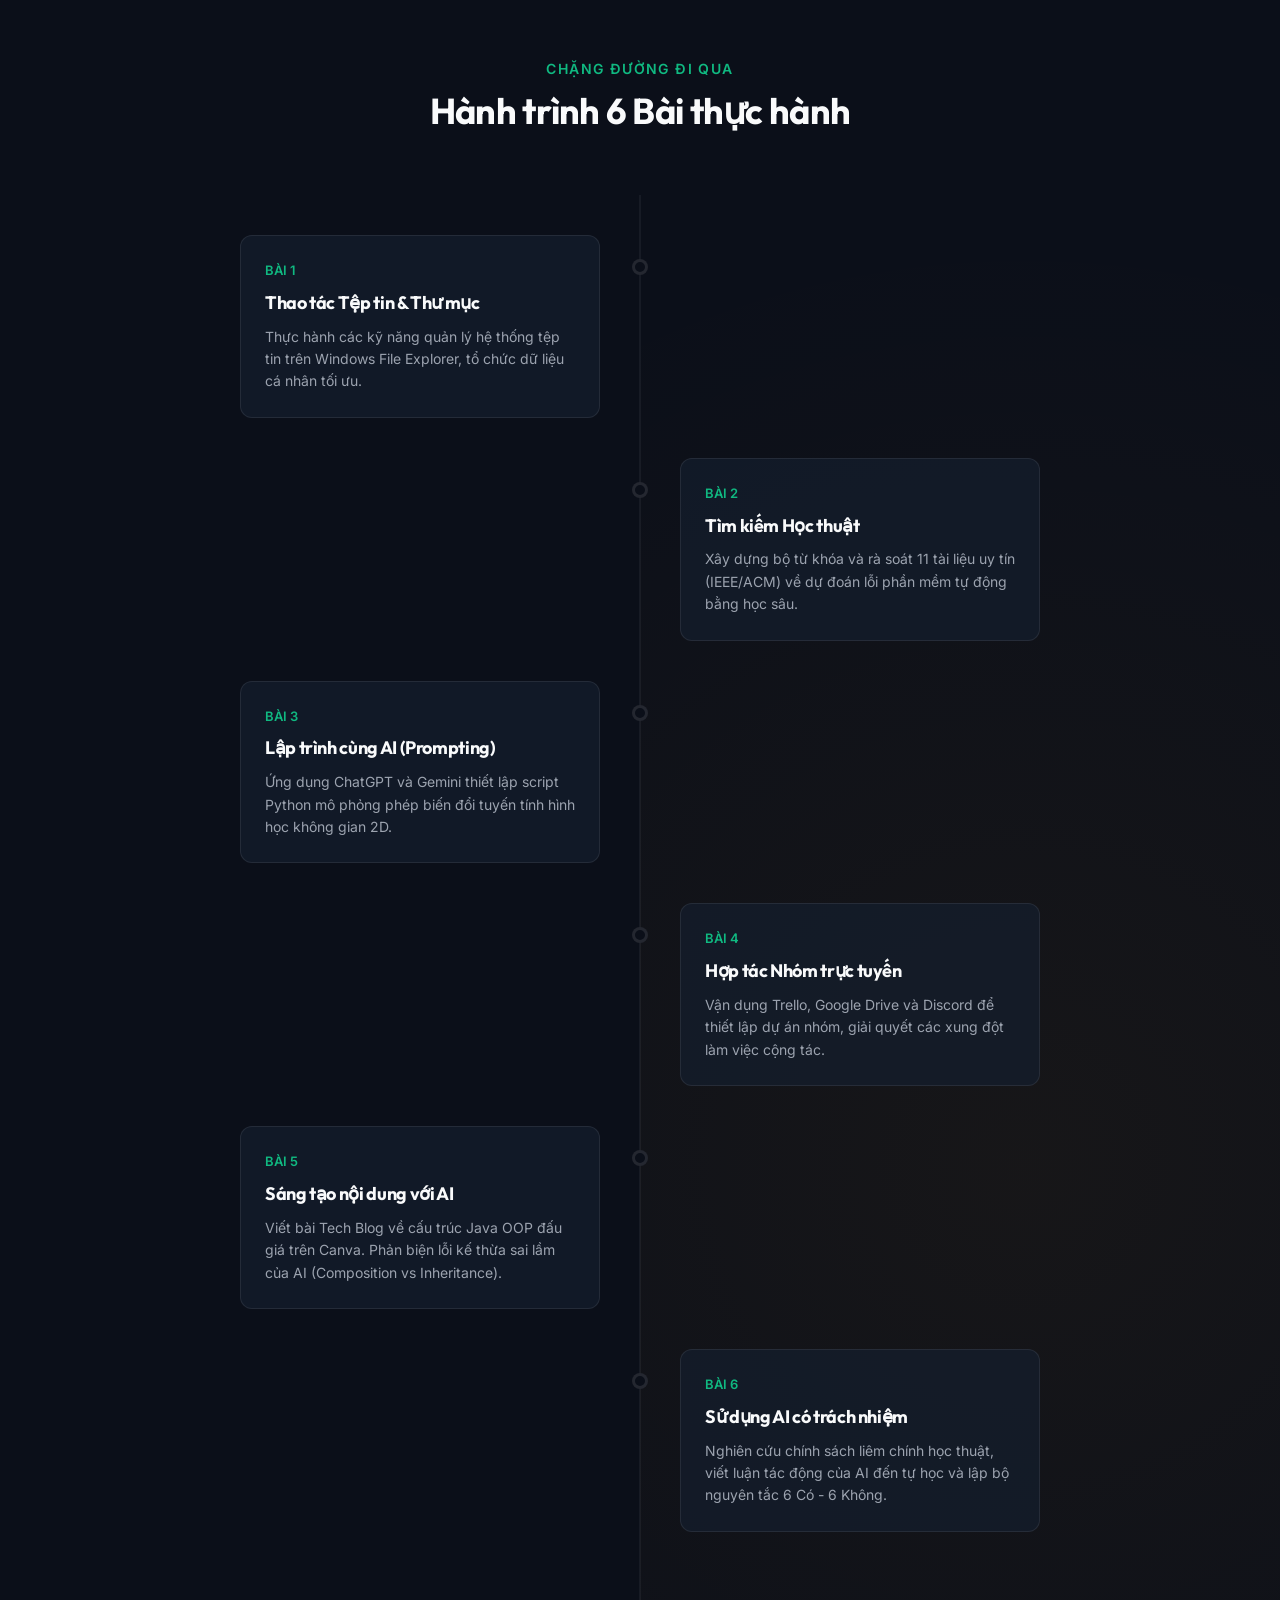
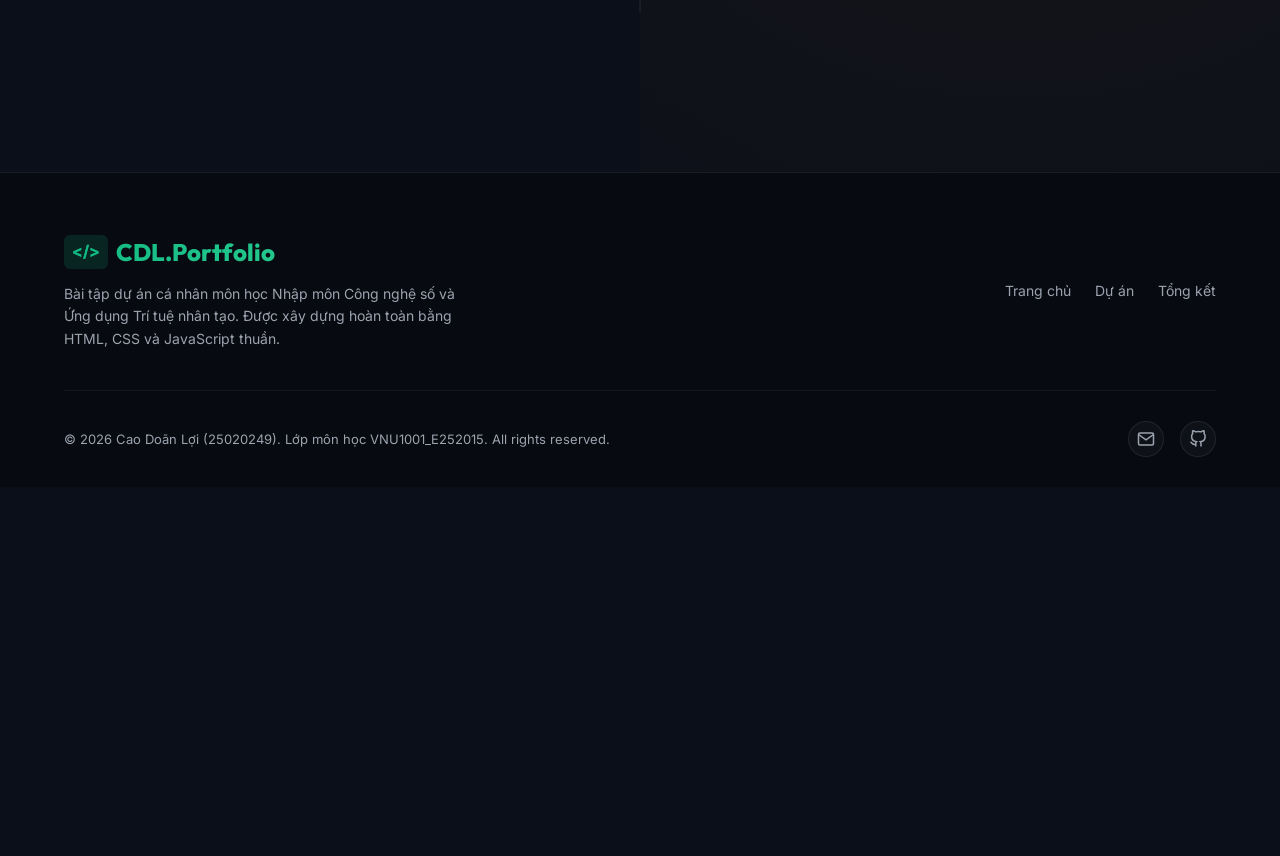
==== commit c803119f: "update same change : info , animation" ====
--- a/index.html
+++ b/index.html
@@ -88,11 +88,64 @@
             box-shadow: 0 0 10px var(--color-primary);
         }
 
+        .typewriter-cursor {
+            color: var(--color-primary);
+            animation: blink 0.7s infinite;
+            margin-left: 2px;
+            font-weight: bold;
+        }
+
+        @keyframes blink {
+            0%, 100% { opacity: 1; }
+            50% { opacity: 0; }
+        }
+
         .hero-desc {
             color: var(--text-muted);
             font-size: 16px;
             margin-bottom: 32px;
             max-width: 540px;
+        }
+
+        .personal-info-card {
+            background: rgba(255, 255, 255, 0.02);
+            border: 1px solid var(--border-color);
+            border-radius: 12px;
+            padding: 16px 20px;
+            margin-bottom: 28px;
+            display: grid;
+            grid-template-columns: repeat(2, 1fr);
+            gap: 16px 12px;
+            max-width: 540px;
+            backdrop-filter: blur(8px);
+            -webkit-backdrop-filter: blur(8px);
+        }
+
+        .info-field {
+            display: flex;
+            flex-direction: column;
+        }
+
+        .info-label {
+            color: var(--color-primary);
+            font-size: 11px;
+            text-transform: uppercase;
+            letter-spacing: 0.05em;
+            margin-bottom: 4px;
+            font-weight: 600;
+        }
+        
+        .info-val {
+            color: var(--text-main);
+            font-weight: 500;
+            font-size: 14.5px;
+        }
+
+        @media (max-width: 480px) {
+            .personal-info-card {
+                grid-template-columns: 1fr;
+                gap: 12px;
+            }
         }
 
         .hero-actions {
@@ -333,10 +386,28 @@
                 <div class="hero-content">
                     <span class="hero-title-greeting">Xin chào, tôi là</span>
                     <h1 class="hero-name">Cao Doãn Lợi</h1>
-                    <div class="hero-role">Sinh viên Công nghệ thông tin</div>
+                    <div class="hero-role"><span id="typewriter">Sinh viên Công nghệ thông tin</span><span class="typewriter-cursor">|</span></div>
                     <p class="hero-desc">
                         Chào mừng bạn đến với Digital Portfolio cá nhân của tôi. Đây là nơi tôi lưu trữ, hệ thống hóa và trình bày các sản phẩm bài tập thực hành trong môn học <strong>Nhập môn Công nghệ số và Ứng dụng Trí tuệ nhân tạo</strong> (Trường Đại học Công nghệ - ĐHQGHN). Qua dự án này, tôi muốn thể hiện kỹ năng thực hành công nghệ số và sự phát triển tư duy của mình.
                     </p>
+                    <div class="personal-info-card">
+                        <div class="info-field">
+                            <span class="info-label">Họ và tên</span>
+                            <span class="info-val">Cao Doãn Lợi</span>
+                        </div>
+                        <div class="info-field">
+                            <span class="info-label">Mã sinh viên</span>
+                            <span class="info-val">25020249</span>
+                        </div>
+                        <div class="info-field">
+                            <span class="info-label">Ngành học</span>
+                            <span class="info-val">Công nghệ thông tin (CNTT)</span>
+                        </div>
+                        <div class="info-field">
+                            <span class="info-label">Lớp học</span>
+                            <span class="info-val">K70I-IT2</span>
+                        </div>
+                    </div>
                     <div class="hero-actions">
                         <a href="projects.html" class="btn btn-primary">
                             Xem các bài tập
@@ -500,6 +571,46 @@
         window.addEventListener('DOMContentLoaded', () => {
             const reveals = document.querySelectorAll('.reveal');
             reveals.forEach(el => el.classList.add('active'));
+            
+            // Typewriter Effect
+            const words = [
+                "Sinh viên Công nghệ thông tin",
+                "Đam mê Ứng dụng Trí tuệ nhân tạo (AI)",
+                "Lập trình viên tương lai",
+                "Hành trình kiến tạo tương lai số"
+            ];
+            let wordIndex = 0;
+            let charIndex = 0;
+            let isDeleting = false;
+            const typewriterEl = document.getElementById('typewriter');
+            
+            function type() {
+                if (!typewriterEl) return;
+                const currentWord = words[wordIndex];
+                if (isDeleting) {
+                    typewriterEl.textContent = currentWord.substring(0, charIndex - 1);
+                    charIndex--;
+                } else {
+                    typewriterEl.textContent = currentWord.substring(0, charIndex + 1);
+                    charIndex++;
+                }
+                
+                let typeSpeed = isDeleting ? 30 : 60;
+                
+                if (!isDeleting && charIndex === currentWord.length) {
+                    typeSpeed = 2000; // Pause at end of word
+                    isDeleting = true;
+                } else if (isDeleting && charIndex === 0) {
+                    isDeleting = false;
+                    wordIndex = (wordIndex + 1) % words.length;
+                    typeSpeed = 500; // Pause before typing next word
+                }
+                
+                setTimeout(type, typeSpeed);
+            }
+            
+            // Start typewriter on load
+            setTimeout(type, 1000);
         });
     </script>
 </body>
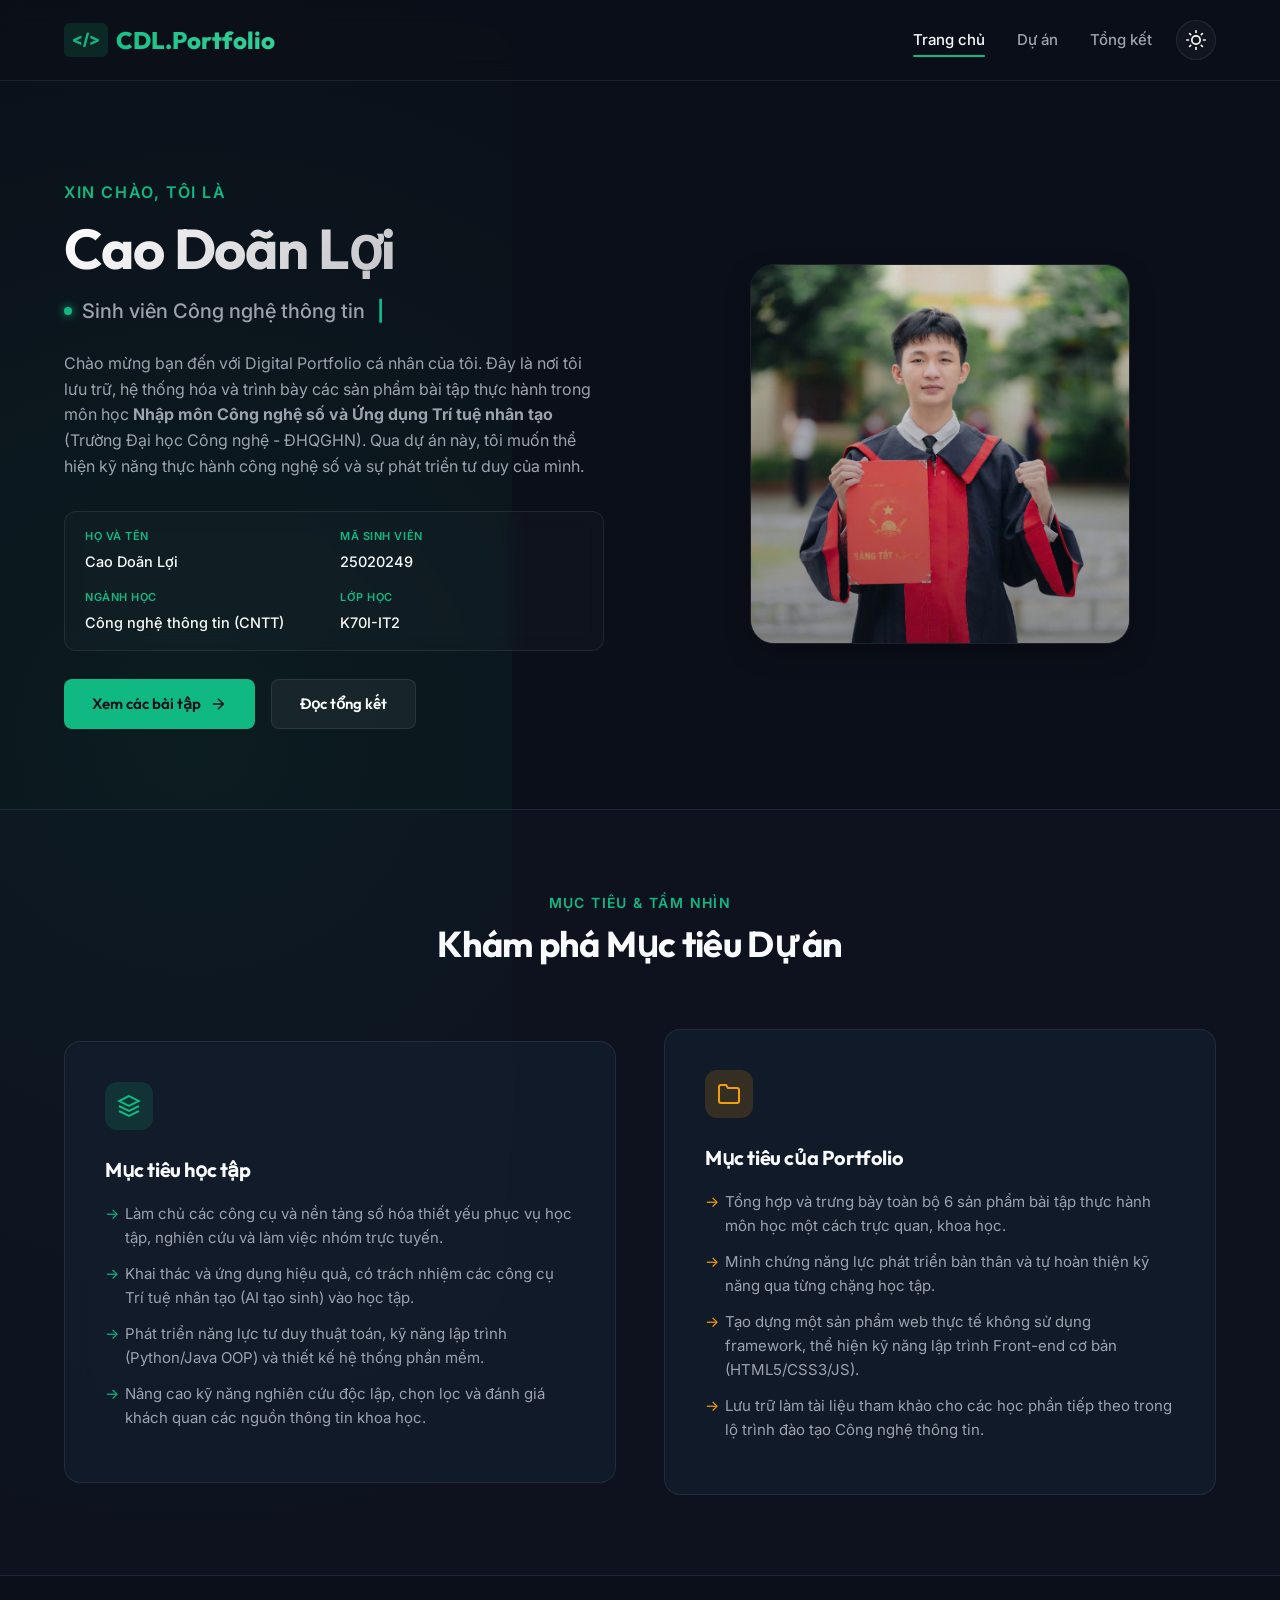
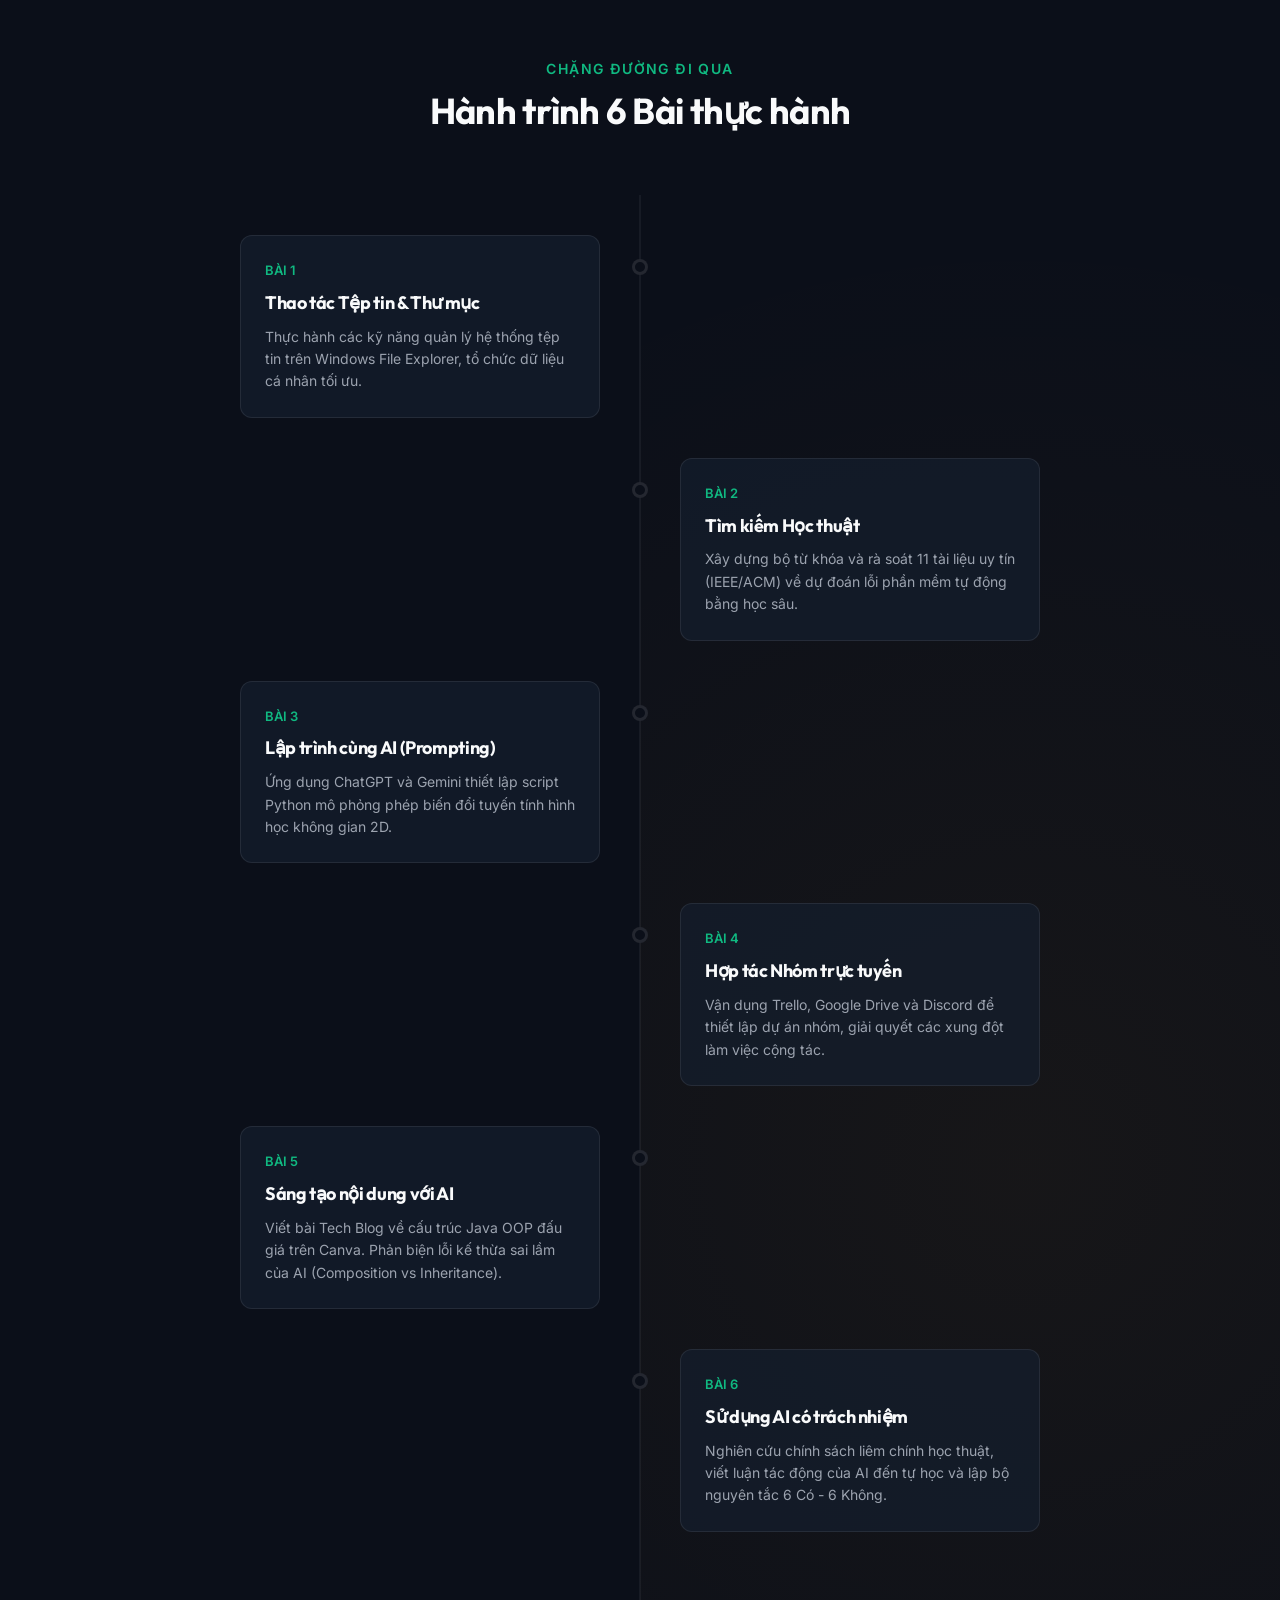
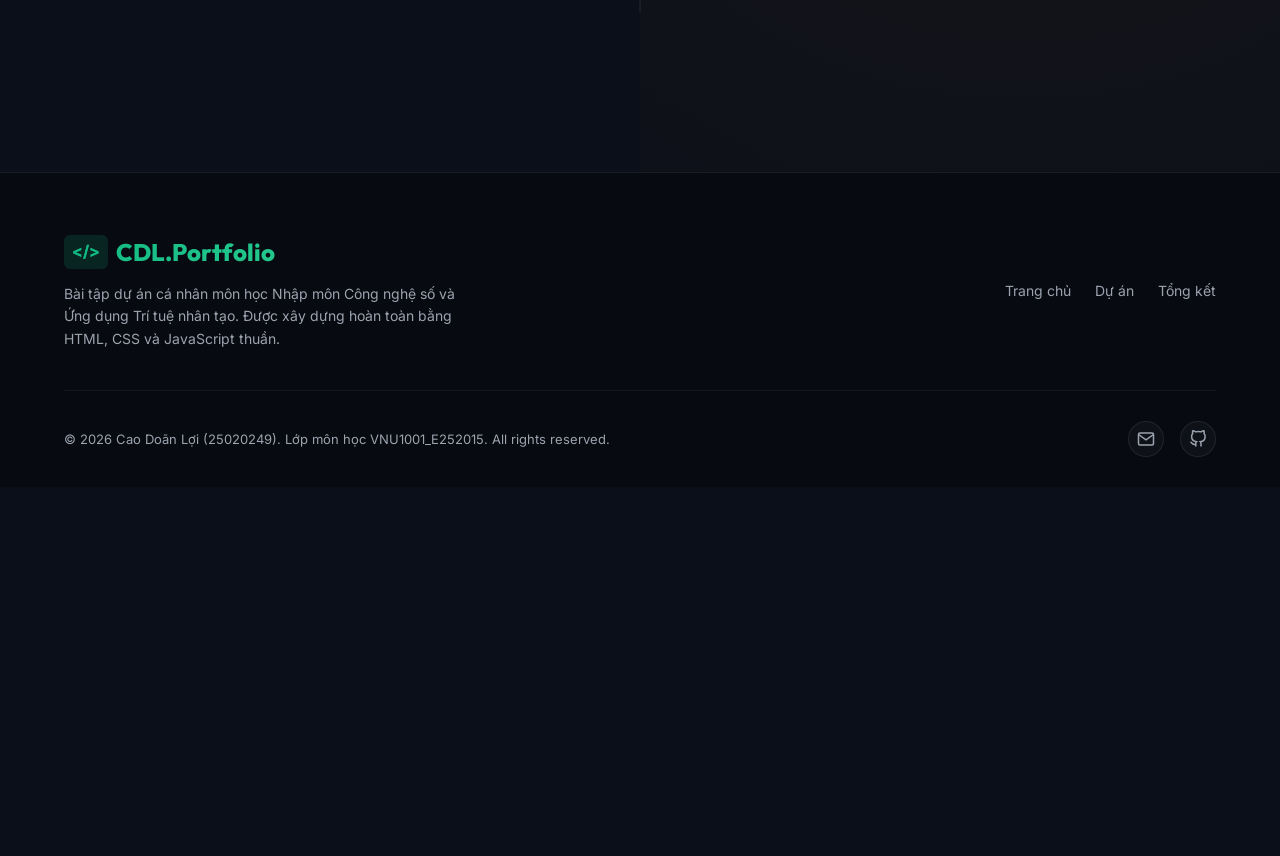
==== commit 1d2ae121: "update" ====
--- a/index.html
+++ b/index.html
@@ -357,6 +357,12 @@
             }
         }
     </style>
+    <script>
+        // Apply theme immediately to prevent flashing
+        if (localStorage.getItem('theme') === 'light') {
+            document.documentElement.classList.add('light-theme');
+        }
+    </script>
 </head>
 <body>
 
@@ -364,16 +370,22 @@
     <header class="header" id="header">
         <div class="container nav-container">
             <a href="index.html" class="logo">CDL.Portfolio</a>
-            <button class="nav-toggle" id="navToggle" aria-label="Toggle Menu">
-                <span></span>
-                <span></span>
-                <span></span>
-            </button>
-            <ul class="nav-menu" id="navMenu">
-                <li><a href="index.html" class="nav-link active">Trang chủ</a></li>
-                <li><a href="projects.html" class="nav-link">Dự án</a></li>
-                <li><a href="reflection.html" class="nav-link">Tổng kết</a></li>
-            </ul>
+            <div class="nav-right">
+                <ul class="nav-menu" id="navMenu">
+                    <li><a href="index.html" class="nav-link active">Trang chủ</a></li>
+                    <li><a href="projects.html" class="nav-link">Dự án</a></li>
+                    <li><a href="reflection.html" class="nav-link">Tổng kết</a></li>
+                </ul>
+                <button class="theme-toggle" id="themeToggle" aria-label="Toggle Theme">
+                    <svg class="sun-icon" viewBox="0 0 24 24"><circle cx="12" cy="12" r="5"></circle><line x1="12" y1="1" x2="12" y2="3"></line><line x1="12" y1="21" x2="12" y2="23"></line><line x1="4.22" y1="4.22" x2="5.64" y2="5.64"></line><line x1="18.36" y1="18.36" x2="19.78" y2="19.78"></line><line x1="1" y1="12" x2="3" y2="12"></line><line x1="21" y1="12" x2="23" y2="12"></line><line x1="4.22" y1="19.78" x2="5.64" y2="18.36"></line><line x1="18.36" y1="5.64" x2="19.78" y2="4.22"></line></svg>
+                    <svg class="moon-icon" viewBox="0 0 24 24"><path d="M21 12.79A9 9 0 1 1 11.21 3 7 7 0 0 0 21 12.79z"></path></svg>
+                </button>
+                <button class="nav-toggle" id="navToggle" aria-label="Toggle Menu">
+                    <span></span>
+                    <span></span>
+                    <span></span>
+                </button>
+            </div>
         </div>
     </header>
 
--- a/css/style.css
+++ b/css/style.css
@@ -745,5 +745,146 @@
     }
 }
 
-
-
+/* Light Mode Theme */
+html.light-theme,
+body.light-theme {
+    --bg-main: #f3f4f6;
+    --bg-surface: #ffffff;
+    --bg-card: rgba(255, 255, 255, 0.8);
+    --border-color: rgba(0, 0, 0, 0.08);
+    --text-main: #1f2937;
+    --text-muted: #4b5563;
+    --shadow-premium: 0 10px 30px -10px rgba(0, 0, 0, 0.06);
+    --color-primary-glow: rgba(16, 185, 129, 0.08);
+    --color-secondary-glow: rgba(245, 158, 11, 0.08);
+}
+
+body.light-theme::before {
+    background: radial-gradient(circle, rgba(16, 185, 129, 0.05) 0%, transparent 70%);
+}
+
+body.light-theme::after {
+    background: radial-gradient(circle, rgba(245, 158, 11, 0.04) 0%, transparent 70%);
+}
+
+body.light-theme .header {
+    background: rgba(243, 244, 246, 0.8) !important;
+}
+
+body.light-theme .header.scrolled {
+    background: rgba(243, 244, 246, 0.95) !important;
+}
+
+body.light-theme .nav-menu {
+    background: rgba(243, 244, 246, 0.98) !important;
+}
+
+body.light-theme .btn-secondary {
+    background: rgba(0, 0, 0, 0.04);
+}
+
+body.light-theme .btn-secondary:hover {
+    background: rgba(0, 0, 0, 0.08);
+    border-color: rgba(0, 0, 0, 0.15);
+}
+
+body.light-theme .timeline::before {
+    background: rgba(0, 0, 0, 0.08) !important;
+}
+
+body.light-theme .timeline-dot {
+    background: var(--bg-main) !important;
+    border-color: rgba(0, 0, 0, 0.1) !important;
+}
+
+body.light-theme ::-webkit-scrollbar-track {
+    background: var(--bg-main);
+}
+
+body.light-theme ::-webkit-scrollbar-thumb {
+    background: #d1d5db;
+}
+
+body.light-theme ::-webkit-scrollbar-thumb:hover {
+    background: var(--color-primary);
+}
+
+/* Nav Right Wrapper & Theme Toggle button styles */
+.nav-right {
+    display: flex;
+    align-items: center;
+    gap: 24px;
+}
+
+.theme-toggle {
+    background: rgba(255, 255, 255, 0.03);
+    border: 1px solid var(--border-color);
+    width: 40px;
+    height: 40px;
+    border-radius: 50%;
+    display: flex;
+    align-items: center;
+    justify-content: center;
+    cursor: pointer;
+    color: var(--text-main);
+    transition: var(--transition-smooth);
+    position: relative;
+    overflow: hidden;
+}
+
+.theme-toggle:hover {
+    background: rgba(255, 255, 255, 0.08);
+    border-color: var(--color-primary);
+    transform: scale(1.05);
+}
+
+.theme-toggle svg {
+    width: 20px;
+    height: 20px;
+    fill: none;
+    stroke: currentColor;
+    stroke-width: 2;
+    stroke-linecap: round;
+    stroke-linejoin: round;
+    transition: var(--transition-smooth);
+    position: absolute;
+}
+
+body:not(.light-theme) .theme-toggle .sun-icon {
+    transform: translateY(0) rotate(0);
+    opacity: 1;
+}
+
+body:not(.light-theme) .theme-toggle .moon-icon {
+    transform: translateY(40px) rotate(90deg);
+    opacity: 0;
+}
+
+body.light-theme .theme-toggle .sun-icon {
+    transform: translateY(-40px) rotate(-90deg);
+    opacity: 0;
+}
+
+body.light-theme .theme-toggle .moon-icon {
+    transform: translateY(0) rotate(0);
+    opacity: 1;
+}
+
+body.light-theme .theme-toggle {
+    background: rgba(0, 0, 0, 0.03);
+    color: var(--text-main);
+}
+
+body.light-theme .theme-toggle:hover {
+    background: rgba(0, 0, 0, 0.06);
+}
+
+@media (max-width: 768px) {
+    .nav-right {
+        gap: 16px;
+    }
+}
+
+
+
+
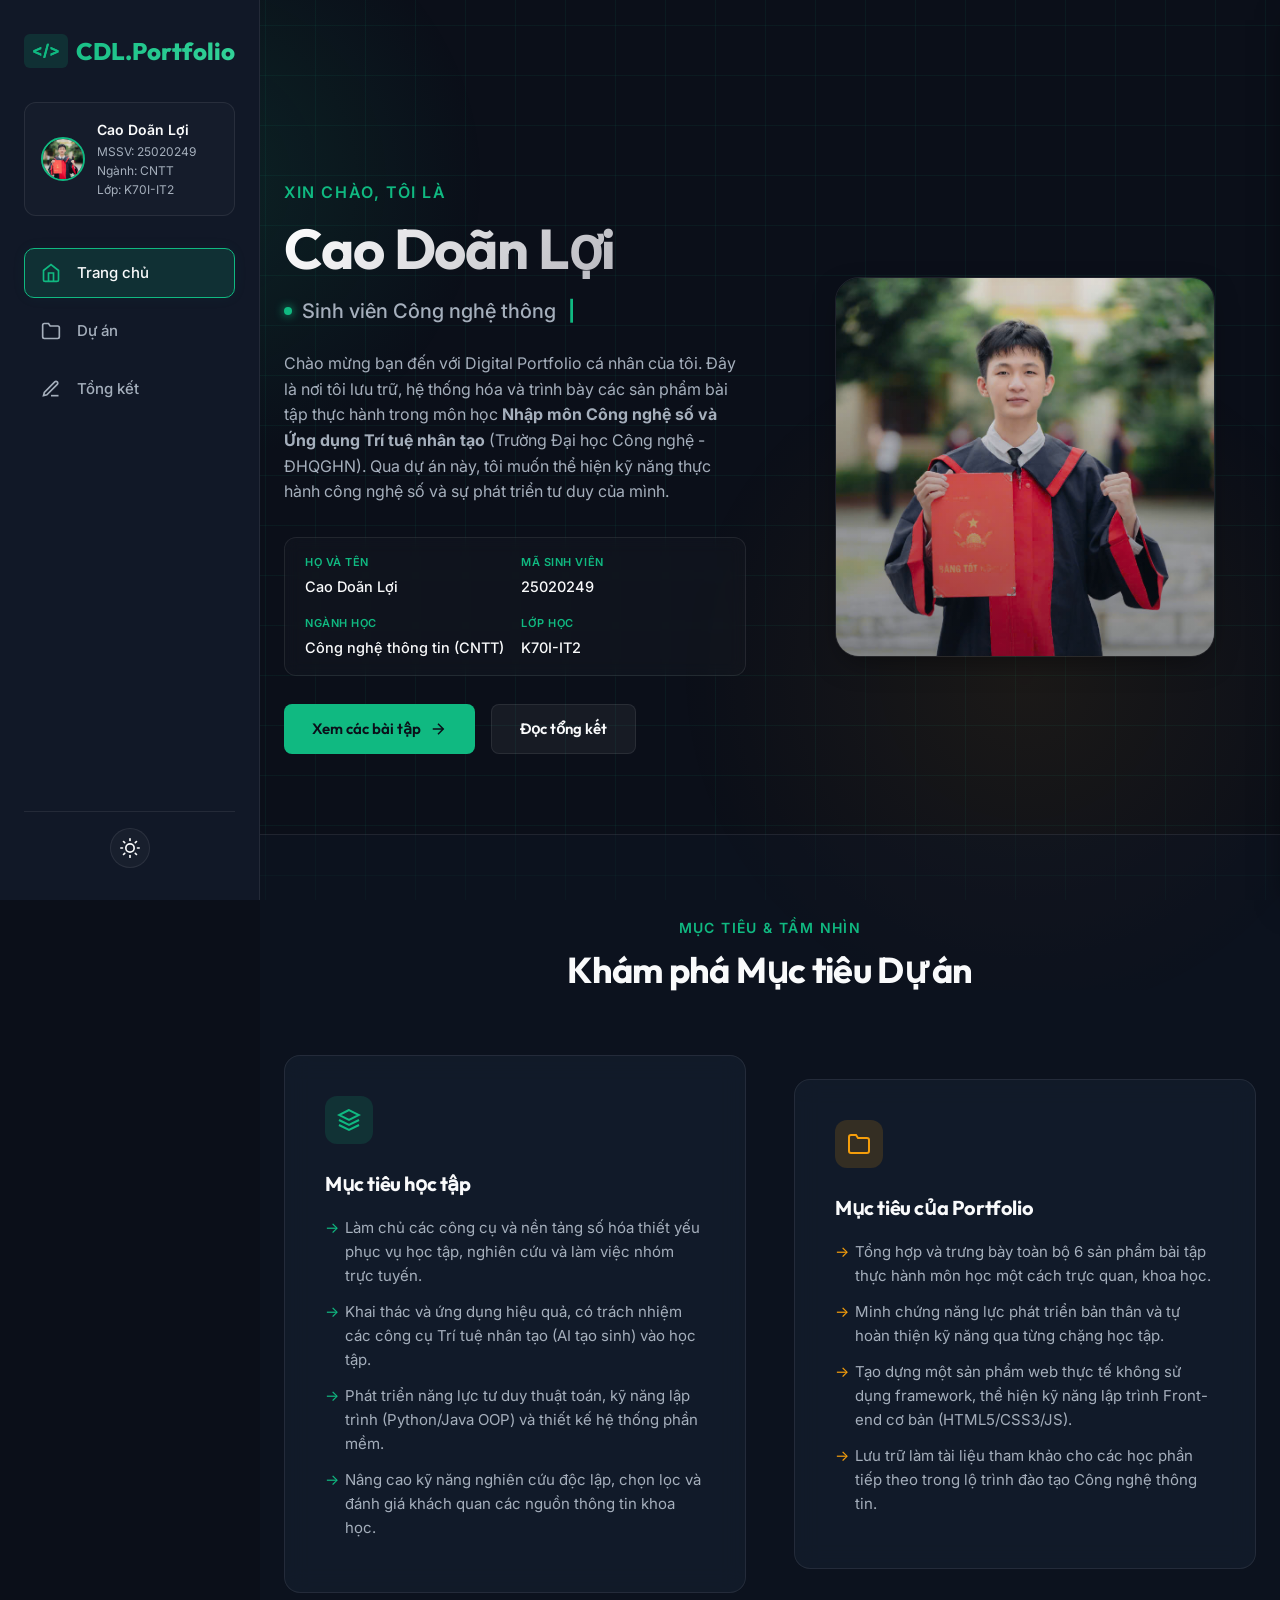
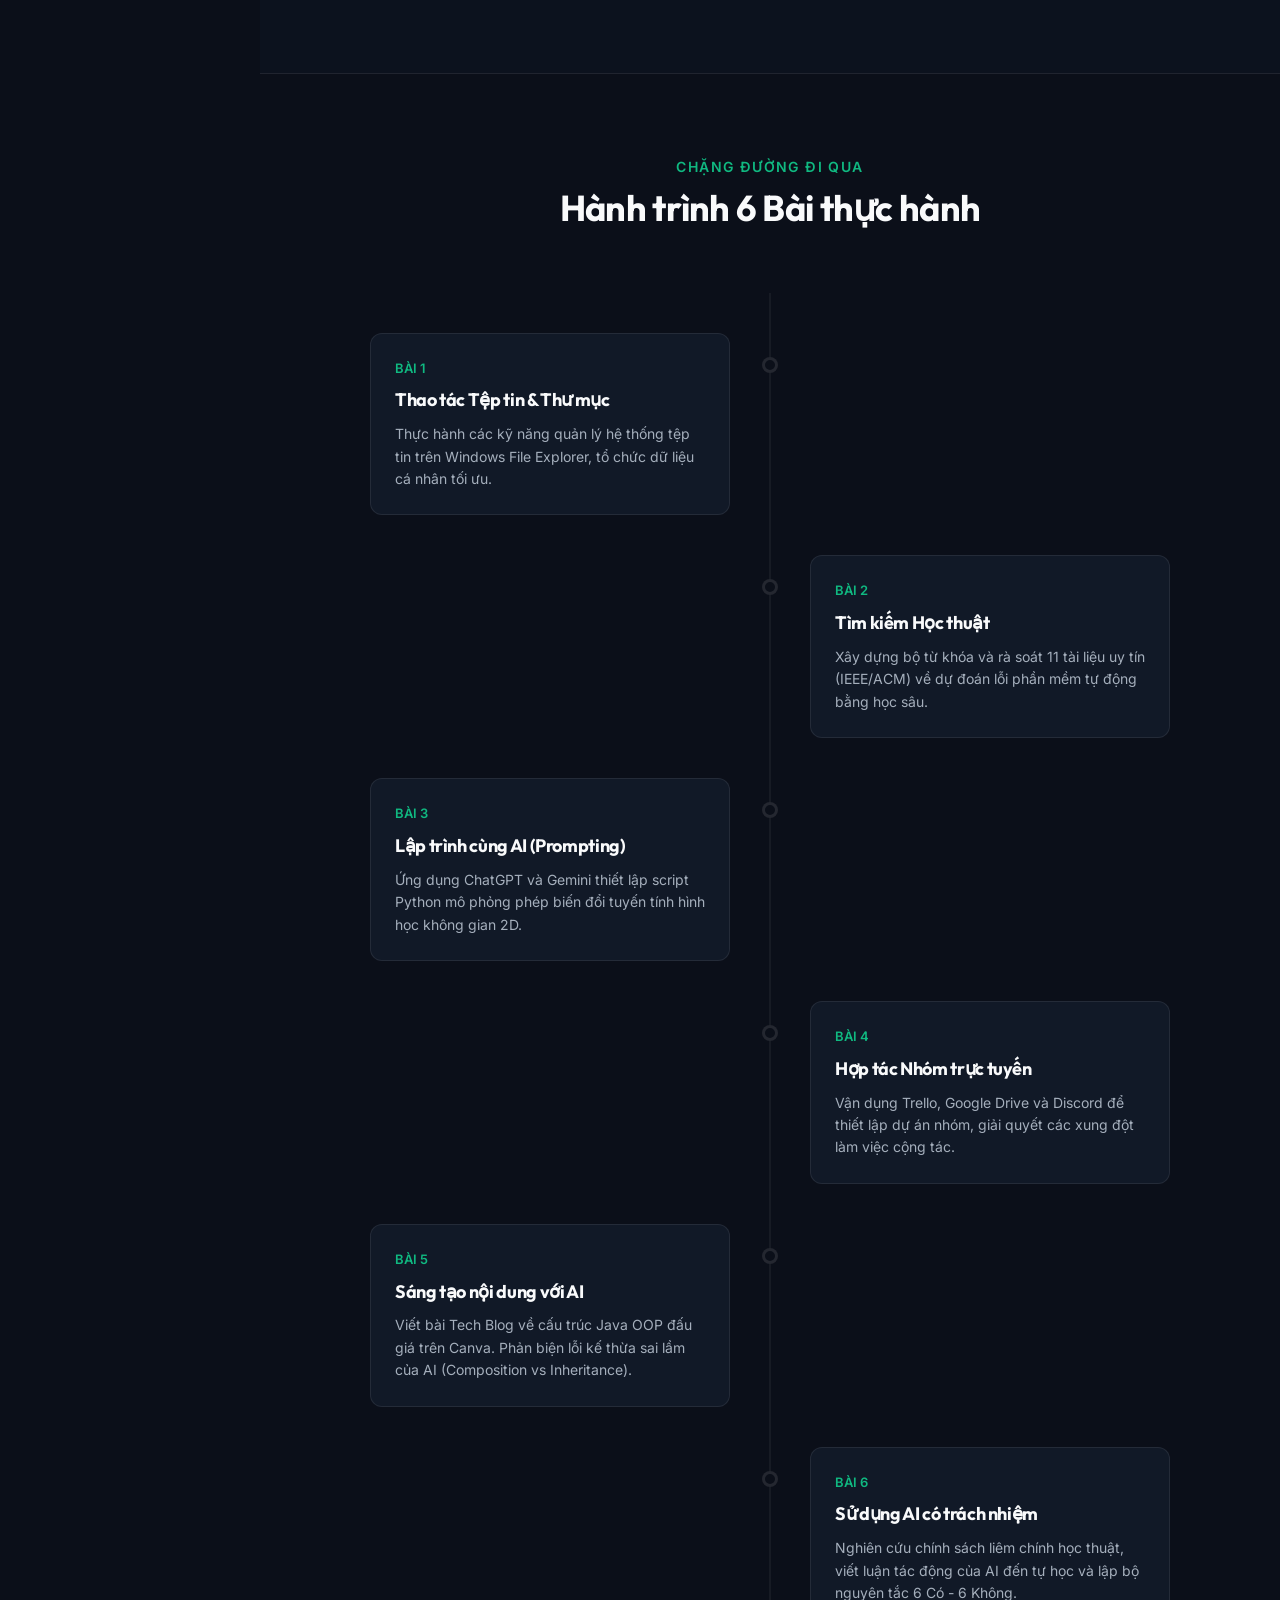
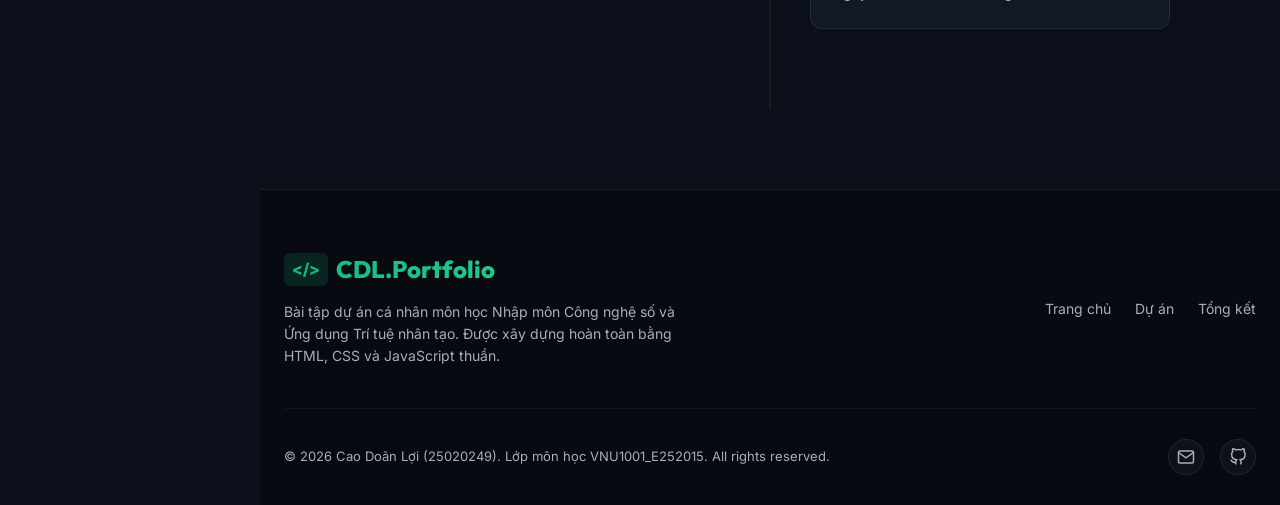
==== commit fd6ca68f: "Update" ====
--- a/index.html
+++ b/index.html
@@ -5,8 +5,8 @@
     <meta name="viewport" content="width=device-width, initial-scale=1.0">
     <title>Cao Doãn Lợi | Digital Portfolio cá nhân</title>
     <meta name="description" content="Digital Portfolio cá nhân của Cao Doãn Lợi - Sinh viên Khoa Công nghệ thông tin, Trường Đại học Công nghệ, ĐHQGHN cho môn Nhập môn Công nghệ số & Ứng dụng AI.">
-    <link rel="stylesheet" href="css/style.css">
-    <link rel="stylesheet" href="css/responsive.css">
+    <link rel="stylesheet" href="css/style.css?v=1.4">
+    <link rel="stylesheet" href="css/responsive.css?v=1.4">
     <style>
         /* Specific Styles for Index Page */
         .hero {
@@ -366,31 +366,78 @@
 </head>
 <body>
 
-    <!-- Header / Nav -->
-    <header class="header" id="header">
-        <div class="container nav-container">
+    <!-- Desktop Sidebar -->
+    <aside class="sidebar">
+        <div class="sidebar-brand">
             <a href="index.html" class="logo">CDL.Portfolio</a>
-            <div class="nav-right">
-                <ul class="nav-menu" id="navMenu">
-                    <li><a href="index.html" class="nav-link active">Trang chủ</a></li>
-                    <li><a href="projects.html" class="nav-link">Dự án</a></li>
-                    <li><a href="reflection.html" class="nav-link">Tổng kết</a></li>
-                </ul>
-                <button class="theme-toggle" id="themeToggle" aria-label="Toggle Theme">
-                    <svg class="sun-icon" viewBox="0 0 24 24"><circle cx="12" cy="12" r="5"></circle><line x1="12" y1="1" x2="12" y2="3"></line><line x1="12" y1="21" x2="12" y2="23"></line><line x1="4.22" y1="4.22" x2="5.64" y2="5.64"></line><line x1="18.36" y1="18.36" x2="19.78" y2="19.78"></line><line x1="1" y1="12" x2="3" y2="12"></line><line x1="21" y1="12" x2="23" y2="12"></line><line x1="4.22" y1="19.78" x2="5.64" y2="18.36"></line><line x1="18.36" y1="5.64" x2="19.78" y2="4.22"></line></svg>
-                    <svg class="moon-icon" viewBox="0 0 24 24"><path d="M21 12.79A9 9 0 1 1 11.21 3 7 7 0 0 0 21 12.79z"></path></svg>
-                </button>
-                <button class="nav-toggle" id="navToggle" aria-label="Toggle Menu">
-                    <span></span>
-                    <span></span>
-                    <span></span>
-                </button>
+        </div>
+        <div class="sidebar-profile">
+            <img src="assets/avatar.png" alt="Cao Doãn Lợi" class="profile-avatar">
+            <div class="profile-info">
+                <span class="profile-name">Cao Doãn Lợi</span>
+                <span class="profile-desc">MSSV: 25020249</span>
+                <span class="profile-desc">Ngành: CNTT</span>
+                <span class="profile-desc">Lớp: K70I-IT2</span>
             </div>
         </div>
+        <nav class="sidebar-nav">
+            <a href="index.html" class="sidebar-link active">
+                <svg viewBox="0 0 24 24"><path d="M3 9l9-7 9 7v11a2 2 0 0 1-2 2H5a2 2 0 0 1-2-2z"></path><polyline points="9 22 9 12 15 12 15 22"></polyline></svg>
+                Trang chủ
+            </a>
+            <a href="projects.html" class="sidebar-link">
+                <svg viewBox="0 0 24 24"><path d="M22 19a2 2 0 0 1-2 2H4a2 2 0 0 1-2-2V5a2 2 0 0 1 2-2h5l2 3h9a2 2 0 0 1 2 2z"></path></svg>
+                Dự án
+            </a>
+            <a href="reflection.html" class="sidebar-link">
+                <svg viewBox="0 0 24 24"><path d="M12 20h9"></path><path d="M16.5 3.5a2.121 2.121 0 0 1 3 3L7 19l-4 1 1-4L16.5 3.5z"></path></svg>
+                Tổng kết
+            </a>
+        </nav>
+        <div class="sidebar-footer">
+            <button class="theme-toggle" aria-label="Toggle Theme">
+                <svg class="sun-icon" viewBox="0 0 24 24"><circle cx="12" cy="12" r="5"></circle><line x1="12" y1="1" x2="12" y2="3"></line><line x1="12" y1="21" x2="12" y2="23"></line><line x1="4.22" y1="4.22" x2="5.64" y2="5.64"></line><line x1="18.36" y1="18.36" x2="19.78" y2="19.78"></line><line x1="1" y1="12" x2="3" y2="12"></line><line x1="21" y1="12" x2="23" y2="12"></line><line x1="4.22" y1="19.78" x2="5.64" y2="18.36"></line><line x1="18.36" y1="5.64" x2="19.78" y2="4.22"></line></svg>
+                <svg class="moon-icon" viewBox="0 0 24 24"><path d="M21 12.79A9 9 0 1 1 11.21 3 7 7 0 0 0 21 12.79z"></path></svg>
+            </button>
+        </div>
+    </aside>
+
+    <!-- Mobile Header -->
+    <header class="mobile-header">
+        <a href="index.html" class="logo">CDL.Portfolio</a>
+        <div class="mobile-nav-right">
+            <button class="theme-toggle" aria-label="Toggle Theme">
+                <svg class="sun-icon" viewBox="0 0 24 24"><circle cx="12" cy="12" r="5"></circle><line x1="12" y1="1" x2="12" y2="3"></line><line x1="12" y1="21" x2="12" y2="23"></line><line x1="4.22" y1="4.22" x2="5.64" y2="5.64"></line><line x1="18.36" y1="18.36" x2="19.78" y2="19.78"></line><line x1="1" y1="12" x2="3" y2="12"></line><line x1="21" y1="12" x2="23" y2="12"></line><line x1="4.22" y1="19.78" x2="5.64" y2="18.36"></line><line x1="18.36" y1="5.64" x2="19.78" y2="4.22"></line></svg>
+                <svg class="moon-icon" viewBox="0 0 24 24"><path d="M21 12.79A9 9 0 1 1 11.21 3 7 7 0 0 0 21 12.79z"></path></svg>
+            </button>
+            <button class="nav-toggle" id="mobileNavToggle" aria-label="Toggle Menu">
+                <span></span>
+                <span></span>
+                <span></span>
+            </button>
+        </div>
     </header>
 
-    <!-- Main Content -->
-    <main>
+    <!-- Mobile Menu Drawer Overlay & Container -->
+    <div class="mobile-menu-overlay" id="mobileMenuOverlay"></div>
+    <div class="mobile-menu-drawer" id="mobileMenuDrawer">
+        <div class="mobile-menu-profile">
+            <img src="assets/avatar.png" alt="Cao Doãn Lợi" class="profile-avatar">
+            <span class="profile-name">Cao Doãn Lợi</span>
+            <span class="profile-desc">MSSV: 25020249</span>
+            <span class="profile-desc">Ngành: CNTT | Lớp: K70I-IT2</span>
+        </div>
+        <nav class="mobile-menu-nav">
+            <a href="index.html" class="mobile-menu-link active">Trang chủ</a>
+            <a href="projects.html" class="mobile-menu-link">Dự án</a>
+            <a href="reflection.html" class="mobile-menu-link">Tổng kết</a>
+        </nav>
+    </div>
+
+    <!-- Main Content Container (Dashboard right side) -->
+    <div class="main-content">
+        <!-- Main Content -->
+        <main>
         
         <!-- Hero Section -->
         <section class="hero reveal active">
@@ -576,8 +623,9 @@
             </div>
         </div>
     </footer>
-
-    <script src="js/main.js"></script>
+    </div> <!-- .main-content -->
+
+    <script src="js/main.js?v=1.4"></script>
     <script>
         // Trigger reveal animation on load
         window.addEventListener('DOMContentLoaded', () => {
--- a/css/style.css
+++ b/css/style.css
@@ -10,7 +10,7 @@
     --color-secondary: #f59e0b; /* Amber */
     --color-secondary-glow: rgba(245, 158, 11, 0.15);
     --text-main: #f9fafb;
-    --text-muted: #9ca3af;
+    --text-muted: #a5afbc;
     --font-heading: 'Outfit', sans-serif;
     --font-body: 'Inter', sans-serif;
     --transition-smooth: all 0.3s cubic-bezier(0.4, 0, 0.2, 1);
@@ -36,31 +36,77 @@
     line-height: 1.6;
     overflow-x: hidden;
     position: relative;
-}
-
-/* Background Gradients */
+    -webkit-font-smoothing: antialiased;
+    -moz-osx-font-smoothing: grayscale;
+    text-rendering: optimizeLegibility;
+}
+
+/* Background Gradients & Cyber Grid Animation */
 body::before {
     content: '';
-    position: absolute;
+    position: fixed;
     top: -10%;
     left: -10%;
-    width: 50%;
-    height: 60%;
-    background: radial-gradient(circle, rgba(16, 185, 129, 0.08) 0%, transparent 70%);
+    width: 50vw;
+    height: 60vh;
+    background: radial-gradient(circle, rgba(16, 185, 129, 0.12) 0%, transparent 70%);
     z-index: -1;
     pointer-events: none;
+    animation: float-glow-top 18s ease-in-out infinite alternate;
 }
 
 body::after {
     content: '';
-    position: absolute;
+    position: fixed;
     bottom: -10%;
     right: -10%;
-    width: 60%;
-    height: 70%;
-    background: radial-gradient(circle, rgba(245, 158, 11, 0.05) 0%, transparent 70%);
+    width: 60vw;
+    height: 70vh;
+    background: radial-gradient(circle, rgba(245, 158, 11, 0.07) 0%, transparent 70%);
     z-index: -1;
     pointer-events: none;
+    animation: float-glow-bottom 24s ease-in-out infinite alternate;
+}
+
+.main-content::before {
+    content: '';
+    position: fixed;
+    inset: 0;
+    background-image: 
+        linear-gradient(rgba(16, 185, 129, 0.075) 1px, transparent 1px),
+        linear-gradient(90deg, rgba(16, 185, 129, 0.075) 1px, transparent 1px);
+    background-size: 50px 50px;
+    background-position: center;
+    z-index: -2;
+    pointer-events: none;
+    animation: grid-drift 30s linear infinite;
+}
+
+@keyframes float-glow-top {
+    0% {
+        transform: translate(0, 0) scale(1);
+    }
+    100% {
+        transform: translate(60px, 40px) scale(1.15);
+    }
+}
+
+@keyframes float-glow-bottom {
+    0% {
+        transform: translate(0, 0) scale(1);
+    }
+    100% {
+        transform: translate(-50px, -30px) scale(1.1);
+    }
+}
+
+@keyframes grid-drift {
+    0% {
+        background-position: 0 0;
+    }
+    100% {
+        background-position: 50px 50px;
+    }
 }
 
 /* Custom Scrollbar */
@@ -281,7 +327,7 @@
     background: #070a10;
     border-top: 1px solid var(--border-color);
     padding: 60px 0 30px;
-    margin-top: 80px;
+    margin-top: auto; /* Push footer to the bottom of main-content flex container */
 }
 
 .footer-content {
@@ -753,18 +799,24 @@
     --bg-card: rgba(255, 255, 255, 0.8);
     --border-color: rgba(0, 0, 0, 0.08);
     --text-main: #1f2937;
-    --text-muted: #4b5563;
+    --text-muted: #374151;
     --shadow-premium: 0 10px 30px -10px rgba(0, 0, 0, 0.06);
     --color-primary-glow: rgba(16, 185, 129, 0.08);
     --color-secondary-glow: rgba(245, 158, 11, 0.08);
 }
 
 body.light-theme::before {
-    background: radial-gradient(circle, rgba(16, 185, 129, 0.05) 0%, transparent 70%);
+    background: radial-gradient(circle, rgba(16, 185, 129, 0.08) 0%, transparent 70%);
 }
 
 body.light-theme::after {
-    background: radial-gradient(circle, rgba(245, 158, 11, 0.04) 0%, transparent 70%);
+    background: radial-gradient(circle, rgba(245, 158, 11, 0.06) 0%, transparent 70%);
+}
+
+body.light-theme .main-content::before {
+    background-image: 
+        linear-gradient(rgba(16, 185, 129, 0.045) 1px, transparent 1px),
+        linear-gradient(90deg, rgba(16, 185, 129, 0.045) 1px, transparent 1px);
 }
 
 body.light-theme .header {
@@ -885,6 +937,381 @@
     }
 }
 
-
-
-
+/* ==========================================
+   APP DASHBOARD LAYOUT STYLES
+   ========================================== */
+
+/* Layout Containers */
+.main-content {
+    margin-left: 260px;
+    min-height: 100vh;
+    display: flex;
+    flex-direction: column;
+    transition: var(--transition-smooth);
+}
+
+/* Sidebar Styling (Desktop) */
+.sidebar {
+    position: fixed;
+    top: 0;
+    left: 0;
+    width: 260px;
+    height: 100vh;
+    background: var(--bg-surface);
+    border-right: 1px solid var(--border-color);
+    display: flex;
+    flex-direction: column;
+    padding: 32px 24px;
+    z-index: 1000;
+    transition: var(--transition-smooth);
+    overflow-y: auto;
+}
+
+.sidebar-brand {
+    margin-bottom: 32px;
+}
+
+.sidebar-profile {
+    display: flex;
+    align-items: center;
+    gap: 12px;
+    padding: 16px;
+    background: rgba(255, 255, 255, 0.02);
+    border: 1px solid var(--border-color);
+    border-radius: 12px;
+    margin-bottom: 32px;
+}
+
+.profile-avatar {
+    width: 44px;
+    height: 44px;
+    border-radius: 50%;
+    object-fit: cover;
+    border: 2px solid var(--color-primary);
+}
+
+.profile-info {
+    display: flex;
+    flex-direction: column;
+    overflow: hidden;
+}
+
+.profile-name {
+    font-size: 14px;
+    font-weight: 600;
+    color: var(--text-main);
+    white-space: nowrap;
+    text-overflow: ellipsis;
+    overflow: hidden;
+}
+
+.profile-desc {
+    font-size: 12px;
+    color: var(--text-muted);
+}
+
+.sidebar-nav {
+    display: flex;
+    flex-direction: column;
+    gap: 8px;
+    flex-grow: 1;
+}
+
+.sidebar-link {
+    display: flex;
+    align-items: center;
+    gap: 16px;
+    padding: 12px 16px;
+    color: var(--text-muted);
+    text-decoration: none;
+    font-size: 15px;
+    font-weight: 500;
+    border-radius: 10px;
+    border: 1px solid transparent;
+    transition: var(--transition-smooth);
+}
+
+.sidebar-link svg {
+    width: 20px;
+    height: 20px;
+    fill: none;
+    stroke: currentColor;
+    stroke-width: 2;
+    transition: var(--transition-smooth);
+}
+
+.sidebar-link:hover {
+    color: var(--text-main);
+    background: rgba(255, 255, 255, 0.02);
+    border-color: var(--border-color);
+}
+
+.sidebar-link.active {
+    color: var(--text-main);
+    background: var(--color-primary-glow);
+    border-color: var(--color-primary);
+    box-shadow: 0 0 15px rgba(16, 185, 129, 0.05);
+}
+
+.sidebar-link.active svg {
+    color: var(--color-primary);
+}
+
+.sidebar-footer {
+    padding-top: 16px;
+    border-top: 1px solid var(--border-color);
+    display: flex;
+    justify-content: center;
+}
+
+/* Mobile Header (Hidden on Desktop) */
+.mobile-header {
+    display: none;
+    position: fixed;
+    top: 0;
+    left: 0;
+    width: 100%;
+    height: 64px;
+    background: rgba(11, 15, 25, 0.8);
+    backdrop-filter: blur(12px);
+    -webkit-backdrop-filter: blur(12px);
+    border-bottom: 1px solid var(--border-color);
+    padding: 0 24px;
+    z-index: 1000;
+    transition: var(--transition-smooth);
+}
+
+body.light-theme .mobile-header {
+    background: rgba(243, 244, 246, 0.8) !important;
+}
+
+.mobile-nav-right {
+    display: flex;
+    align-items: center;
+    gap: 16px;
+    height: 100%;
+}
+
+/* Mobile Drawer Menu */
+.mobile-menu-overlay {
+    position: fixed;
+    top: 0;
+    left: 0;
+    width: 100%;
+    height: 100%;
+    background: rgba(7, 10, 16, 0.6);
+    backdrop-filter: blur(4px);
+    z-index: 1500;
+    opacity: 0;
+    pointer-events: none;
+    transition: var(--transition-smooth);
+}
+
+.mobile-menu-overlay.active {
+    opacity: 1;
+    pointer-events: all;
+}
+
+.mobile-menu-drawer {
+    position: fixed;
+    top: 0;
+    right: -280px;
+    width: 280px;
+    height: 100%;
+    background: var(--bg-surface);
+    border-left: 1px solid var(--border-color);
+    box-shadow: var(--shadow-premium);
+    z-index: 1600;
+    display: flex;
+    flex-direction: column;
+    padding: 40px 24px;
+    transition: var(--transition-smooth);
+}
+
+.mobile-menu-drawer.active {
+    right: 0;
+}
+
+.mobile-menu-profile {
+    display: flex;
+    flex-direction: column;
+    align-items: center;
+    text-align: center;
+    margin-bottom: 40px;
+    padding-bottom: 24px;
+    border-bottom: 1px solid var(--border-color);
+}
+
+.mobile-menu-profile .profile-avatar {
+    width: 64px;
+    height: 64px;
+    margin-bottom: 12px;
+}
+
+.mobile-menu-profile .profile-name {
+    font-size: 16px;
+    font-weight: 600;
+    color: var(--text-main);
+}
+
+.mobile-menu-profile .profile-desc {
+    font-size: 13px;
+    color: var(--text-muted);
+}
+
+.mobile-menu-nav {
+    display: flex;
+    flex-direction: column;
+    gap: 8px;
+}
+
+.mobile-menu-link {
+    display: flex;
+    align-items: center;
+    padding: 14px 20px;
+    color: var(--text-muted);
+    text-decoration: none;
+    font-size: 16px;
+    font-weight: 500;
+    border-radius: 10px;
+    transition: var(--transition-smooth);
+}
+
+.mobile-menu-link.active {
+    color: var(--text-main);
+    background: var(--color-primary-glow);
+    border-left: 3px solid var(--color-primary);
+}
+
+/* Sliding Side Drawer for Project Details */
+.drawer {
+    position: fixed;
+    inset: 0;
+    z-index: 2000;
+    pointer-events: none;
+}
+
+.drawer-overlay {
+    position: absolute;
+    inset: 0;
+    background: rgba(7, 10, 16, 0.6);
+    backdrop-filter: blur(4px);
+    opacity: 0;
+    transition: var(--transition-smooth);
+    pointer-events: none;
+}
+
+.drawer.active .drawer-overlay {
+    opacity: 1;
+    pointer-events: all;
+}
+
+.drawer-content {
+    position: fixed;
+    top: 0;
+    right: 0;
+    width: 60%;
+    height: 100%;
+    background: var(--bg-surface);
+    border-left: 1px solid var(--border-color);
+    box-shadow: var(--shadow-premium);
+    padding: 40px;
+    z-index: 2100;
+    overflow-y: auto;
+    transition: transform 0.4s cubic-bezier(0.16, 1, 0.3, 1);
+    transform: translateX(100%);
+    pointer-events: auto;
+}
+
+.drawer.active .drawer-content {
+    transform: translateX(0); /* slide into view */
+}
+
+.drawer-close {
+    position: absolute;
+    top: 24px;
+    right: 24px;
+    background: rgba(255, 255, 255, 0.05);
+    border: 1px solid var(--border-color);
+    width: 36px;
+    height: 36px;
+    border-radius: 50%;
+    display: flex;
+    align-items: center;
+    justify-content: center;
+    cursor: pointer;
+    color: var(--text-muted);
+    transition: var(--transition-smooth);
+    z-index: 10;
+}
+
+body.light-theme .drawer-close {
+    background: rgba(0, 0, 0, 0.04);
+}
+
+.drawer-close:hover {
+    color: var(--text-main);
+    background: rgba(255, 255, 255, 0.1);
+    transform: rotate(90deg);
+}
+
+body.light-theme .drawer-close:hover {
+    background: rgba(0, 0, 0, 0.08);
+}
+
+.drawer-body {
+    margin-top: 16px;
+}
+
+/* Hide standard top header */
+.header {
+    display: none !important;
+}
+
+/* Light Mode Footer Theme */
+body.light-theme .footer {
+    background: #e5e7eb;
+    border-top: 1px solid rgba(0, 0, 0, 0.08);
+}
+
+body.light-theme .footer-desc,
+body.light-theme .footer-link,
+body.light-theme .footer-bottom {
+    color: #4b5563;
+}
+
+body.light-theme .footer-link:hover {
+    color: var(--color-primary);
+}
+
+body.light-theme .social-icon {
+    background: rgba(0, 0, 0, 0.03);
+    border-color: rgba(0, 0, 0, 0.08);
+    color: #4b5563;
+}
+
+body.light-theme .social-icon:hover {
+    color: var(--color-primary);
+    background: var(--color-primary-glow);
+    border-color: var(--color-primary);
+}
+
+/* Adjustments for Print Media */
+@media print {
+    .sidebar, .mobile-header, .mobile-menu-drawer, .mobile-menu-overlay {
+        display: none !important;
+    }
+    .main-content {
+        margin-left: 0 !important;
+        padding: 0 !important;
+    }
+    body::before, body::after, .main-content::before {
+        display: none !important;
+        content: none !important;
+    }
+}
+
+
+
+
+
--- a/css/responsive.css
+++ b/css/responsive.css
@@ -107,3 +107,36 @@
         width: auto;
     }
 }
+
+/* Dashboard Responsive Layouts */
+@media (max-width: 1024px) {
+    .drawer-content {
+        width: 80%;
+    }
+}
+
+@media (max-width: 768px) {
+    .sidebar {
+        transform: translateX(-100%);
+        display: none !important;
+    }
+    
+    .main-content {
+        margin-left: 0 !important;
+        padding-top: 80px !important; /* spacing for mobile header */
+        padding-left: 16px !important;
+        padding-right: 16px !important;
+    }
+    
+    .mobile-header {
+        display: flex !important;
+        justify-content: space-between;
+        align-items: center;
+    }
+    
+    .drawer-content {
+        width: 100% !important;
+        padding: 30px 20px !important;
+    }
+}
+
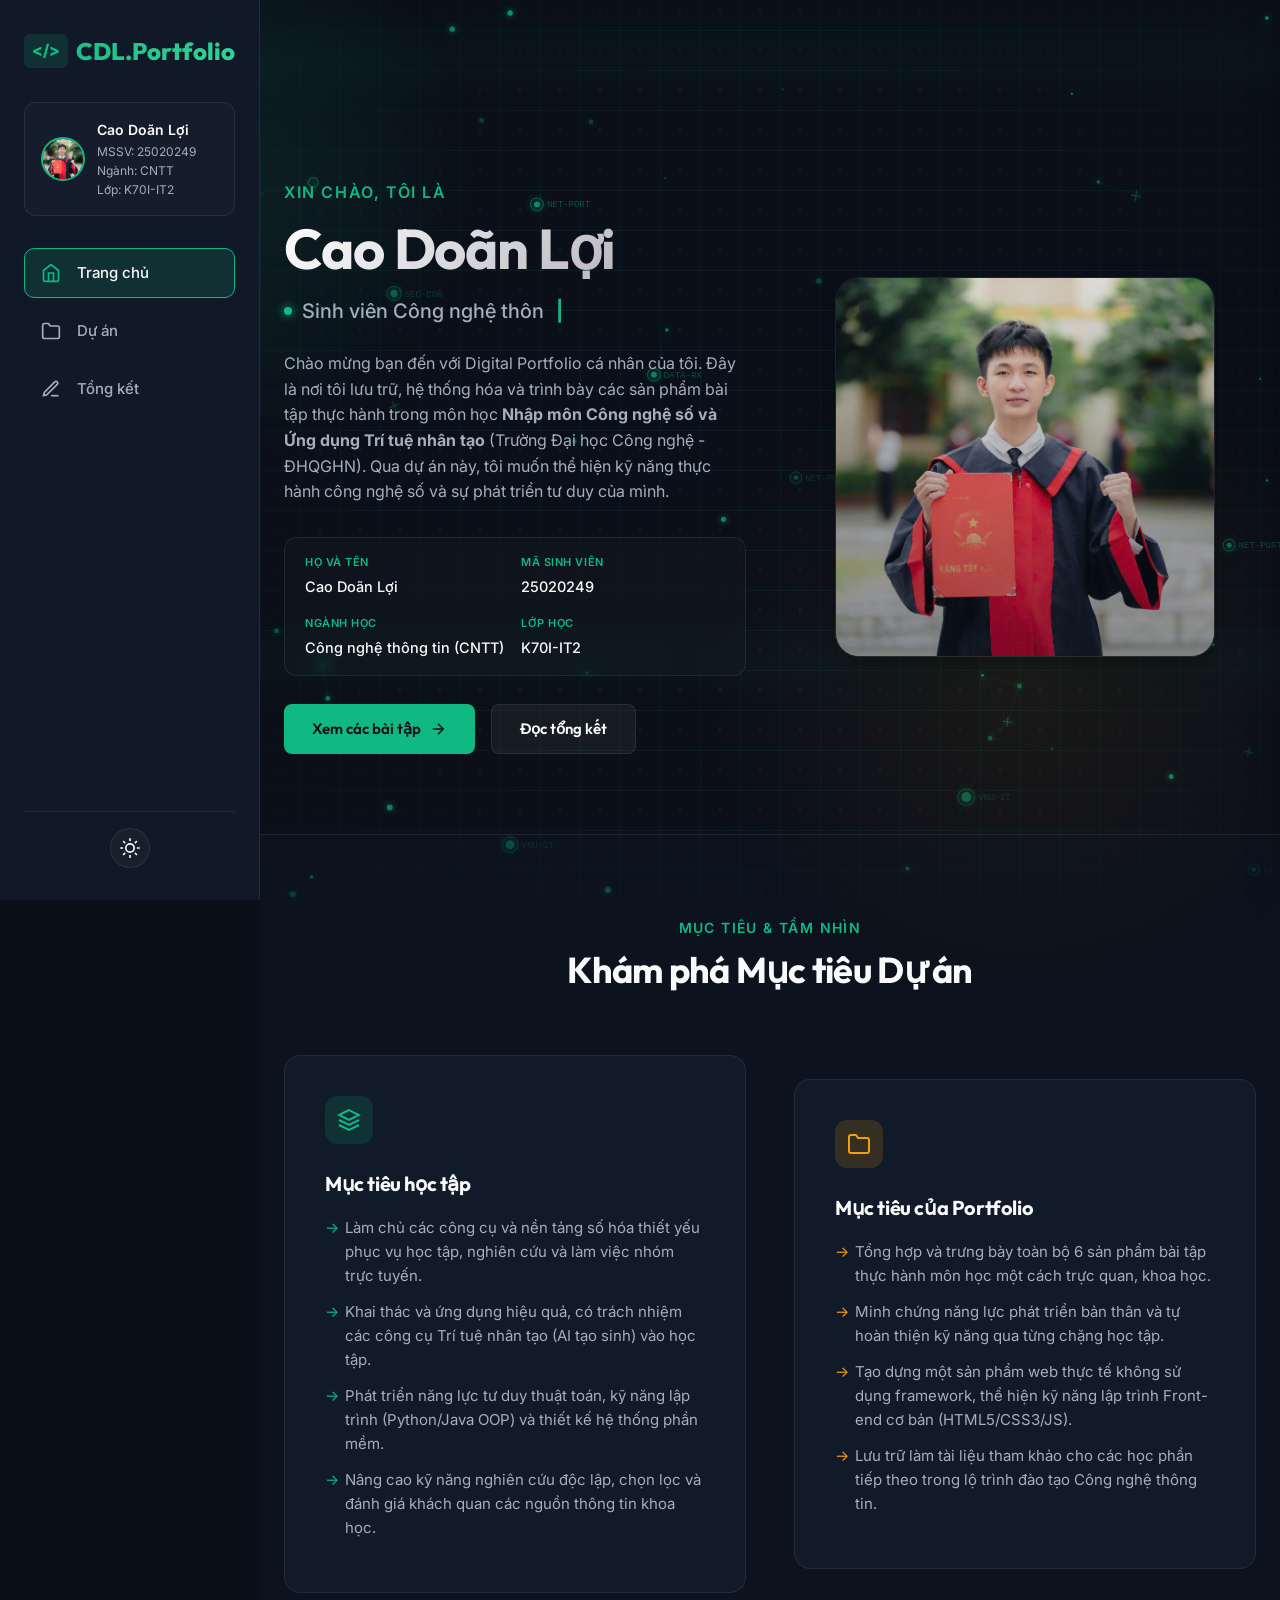
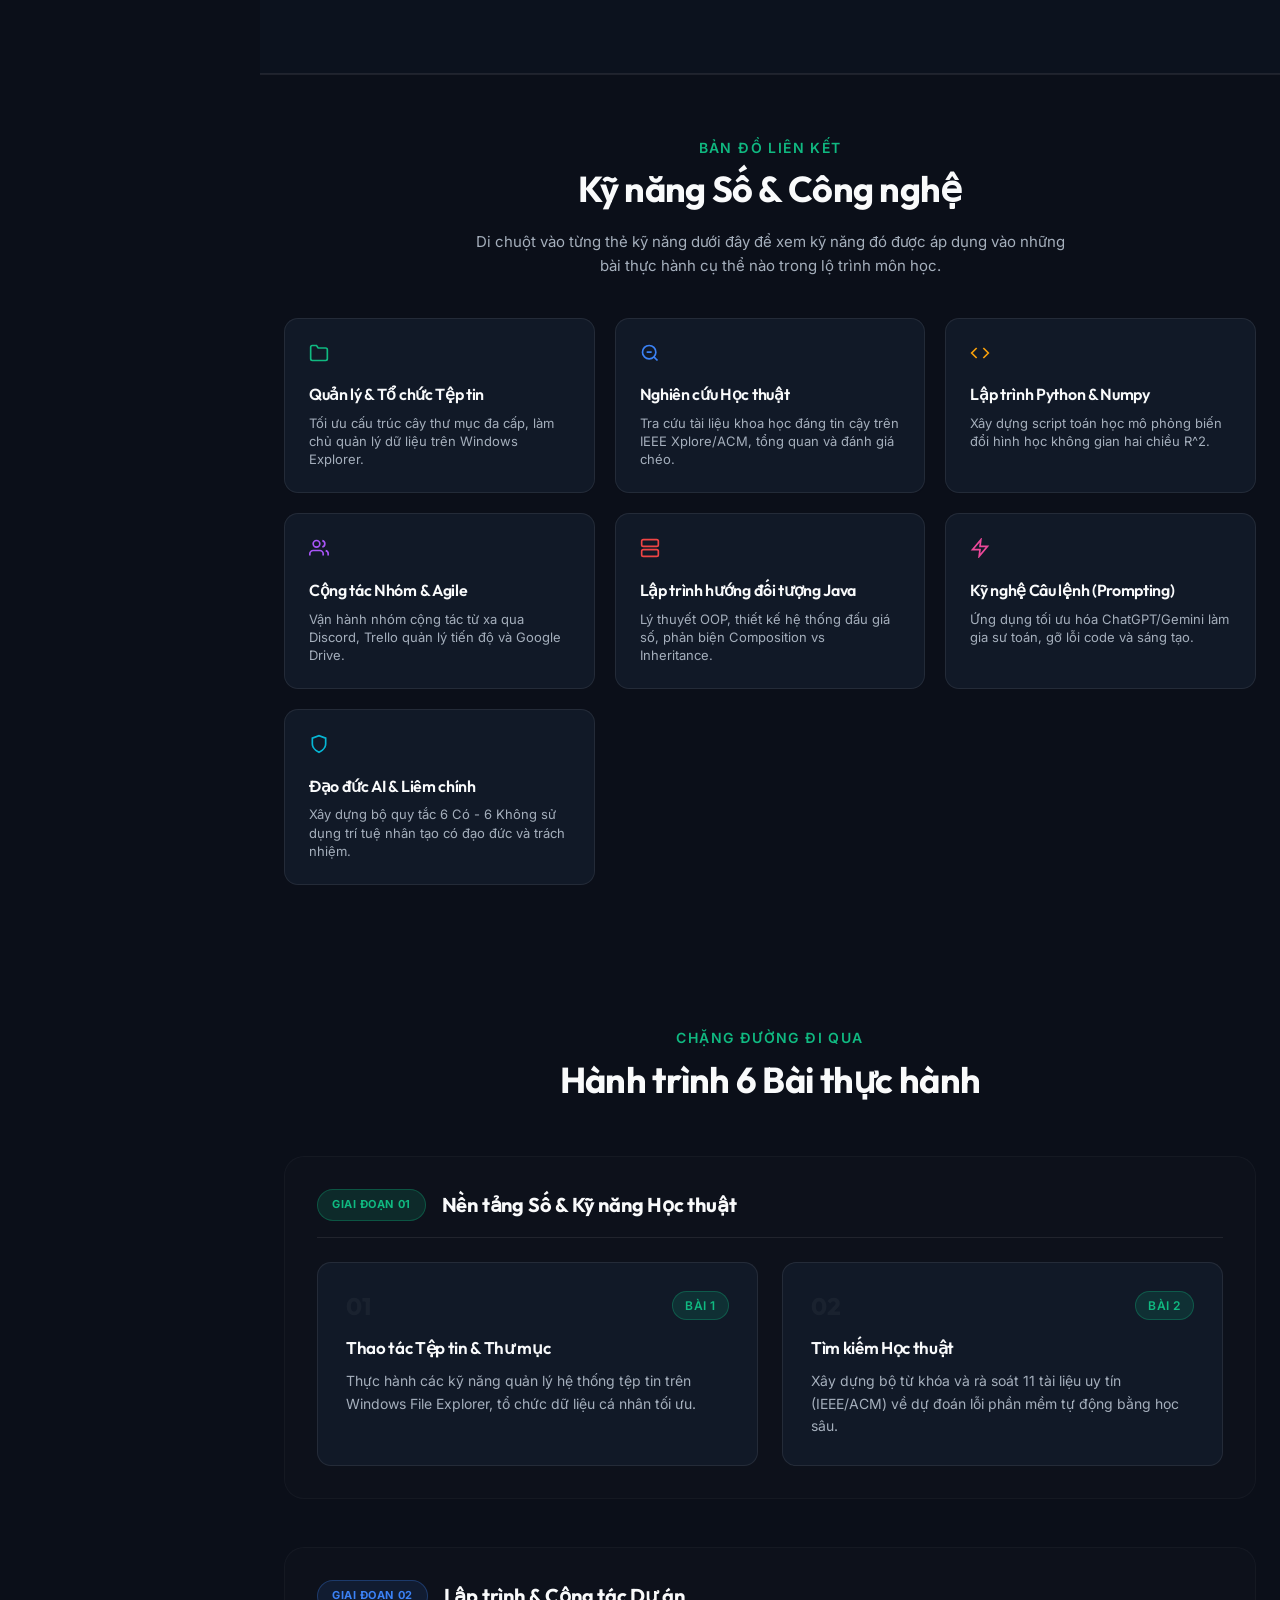
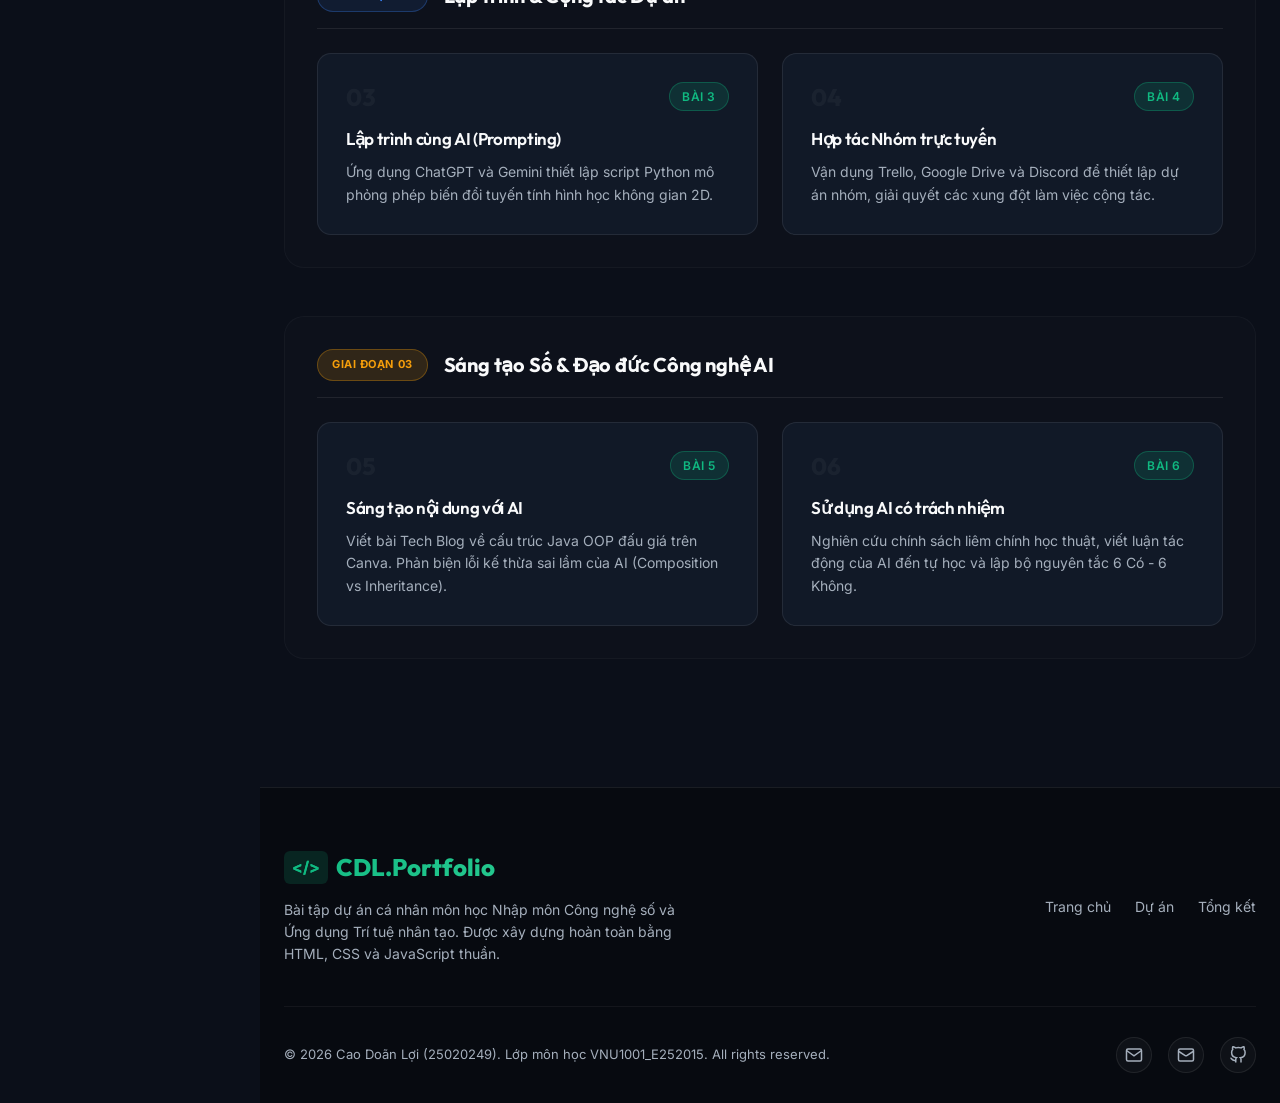
==== commit 8b1bdc90: "update" ====
--- a/index.html
+++ b/index.html
@@ -5,8 +5,8 @@
     <meta name="viewport" content="width=device-width, initial-scale=1.0">
     <title>Cao Doãn Lợi | Digital Portfolio cá nhân</title>
     <meta name="description" content="Digital Portfolio cá nhân của Cao Doãn Lợi - Sinh viên Khoa Công nghệ thông tin, Trường Đại học Công nghệ, ĐHQGHN cho môn Nhập môn Công nghệ số & Ứng dụng AI.">
-    <link rel="stylesheet" href="css/style.css?v=1.4">
-    <link rel="stylesheet" href="css/responsive.css?v=1.4">
+    <link rel="stylesheet" href="css/style.css?v=2.2">
+    <link rel="stylesheet" href="css/responsive.css?v=2.2">
     <style>
         /* Specific Styles for Index Page */
         .hero {
@@ -245,92 +245,181 @@
             color: var(--color-secondary);
         }
 
-        /* Learning Timeline */
+        /* Learning Journey 3-Phase Roadmap Styles */
         .timeline-section {
             padding: 80px 0;
         }
 
-        .timeline {
+        .phase-group {
+            margin-bottom: 48px;
+            background: rgba(255, 255, 255, 0.01);
+            border: 1px solid rgba(255, 255, 255, 0.03);
+            border-radius: 20px;
+            padding: 32px;
             position: relative;
-            max-width: 800px;
-            margin: 0 auto;
-            padding: 40px 0;
-        }
-
-        .timeline::before {
+            transition: var(--transition-smooth);
+        }
+
+        body.light-theme .phase-group {
+            background: rgba(0, 0, 0, 0.015);
+            border-color: rgba(0, 0, 0, 0.04);
+        }
+
+        .phase-group-header {
+            display: flex;
+            align-items: center;
+            gap: 16px;
+            margin-bottom: 24px;
+            border-bottom: 1px solid var(--border-color);
+            padding-bottom: 16px;
+        }
+
+        .phase-group-badge {
+            background: var(--color-primary-glow);
+            color: var(--color-primary);
+            border: 1px solid rgba(16, 185, 129, 0.3);
+            font-size: 11px;
+            font-weight: 700;
+            padding: 6px 14px;
+            border-radius: 30px;
+            text-transform: uppercase;
+            letter-spacing: 0.05em;
+        }
+        
+        .phase-group:nth-child(2) .phase-group-badge {
+            background: rgba(59, 130, 246, 0.1);
+            color: #3b82f6;
+            border-color: rgba(59, 130, 246, 0.3);
+        }
+
+        .phase-group:nth-child(3) .phase-group-badge {
+            background: var(--color-secondary-glow);
+            color: var(--color-secondary);
+            border-color: rgba(245, 158, 11, 0.3);
+        }
+
+        .phase-group-title {
+            font-size: 20px;
+            font-weight: 700;
+            color: var(--text-main);
+            letter-spacing: -0.01em;
+        }
+
+        .phase-grid {
+            display: grid;
+            grid-template-columns: repeat(2, 1fr);
+            gap: 24px;
+        }
+
+        .timeline-card {
+            background: var(--bg-card);
+            border: 1px solid var(--border-color);
+            padding: 28px;
+            border-radius: 14px;
+            position: relative;
+            transition: var(--transition-smooth);
+            overflow: hidden;
+            display: flex;
+            flex-direction: column;
+        }
+
+        .timeline-card::before {
             content: '';
             position: absolute;
-            left: 50%;
             top: 0;
-            width: 2px;
-            height: 100%;
-            background: rgba(255, 255, 255, 0.05);
-            transform: translateX(-50%);
-        }
-
-        .timeline-item {
+            left: 0;
+            width: 100%;
+            height: 3px;
+            background: var(--color-primary);
+            opacity: 0;
+            transition: var(--transition-smooth);
+        }
+        
+        .phase-group:nth-child(2) .timeline-card::before {
+            background: #3b82f6;
+        }
+
+        .phase-group:nth-child(3) .timeline-card::before {
+            background: var(--color-secondary);
+        }
+
+        .timeline-card:hover {
+            border-color: rgba(255, 255, 255, 0.12);
+            box-shadow: var(--shadow-premium);
+            transform: translateY(-4px);
+        }
+
+        body.light-theme .timeline-card:hover {
+            border-color: rgba(0, 0, 0, 0.12);
+        }
+
+        .timeline-card:hover::before {
+            opacity: 1;
+        }
+
+        .timeline-card-header {
             display: flex;
             justify-content: space-between;
-            width: 100%;
-            margin-bottom: 40px;
-            position: relative;
-        }
-
-        .timeline-item:nth-child(even) {
-            flex-direction: row-reverse;
-        }
-
-        .timeline-dot {
-            position: absolute;
-            left: 50%;
-            top: 24px;
-            width: 16px;
-            height: 16px;
-            background: var(--bg-main);
-            border: 3px solid rgba(255, 255, 255, 0.1);
-            border-radius: 50%;
-            transform: translateX(-50%);
-            z-index: 5;
+            align-items: center;
+            margin-bottom: 16px;
+        }
+
+        .timeline-card-num {
+            font-family: var(--font-heading);
+            font-size: 24px;
+            font-weight: 800;
+            color: rgba(255, 255, 255, 0.04);
+            line-height: 1;
             transition: var(--transition-smooth);
         }
 
-        .timeline-item:hover .timeline-dot {
-            border-color: var(--color-primary);
-            box-shadow: 0 0 10px var(--color-primary);
-            background: var(--color-primary);
-        }
-
-        .timeline-content {
-            width: 45%;
-            background: var(--bg-card);
-            border: 1px solid var(--border-color);
-            padding: 24px;
-            border-radius: 12px;
-            position: relative;
-            transition: var(--transition-smooth);
-        }
-
-        .timeline-item:hover .timeline-content {
-            border-color: rgba(255, 255, 255, 0.15);
-            transform: translateY(-4px);
-        }
-
-        .timeline-date {
-            font-size: 13px;
+        .timeline-card:hover .timeline-card-num {
+            color: var(--color-primary-glow);
+        }
+        
+        .phase-group:nth-child(2) .timeline-card:hover .timeline-card-num {
+            color: rgba(59, 130, 246, 0.1);
+        }
+
+        .phase-group:nth-child(3) .timeline-card:hover .timeline-card-num {
+            color: var(--color-secondary-glow);
+        }
+
+        .timeline-card-title {
+            font-size: 17px;
+            margin-bottom: 10px;
+            color: var(--text-main);
             font-weight: 600;
-            color: var(--color-primary);
-            margin-bottom: 8px;
-            text-transform: uppercase;
-        }
-
-        .timeline-title {
-            font-size: 18px;
-            margin-bottom: 8px;
-        }
-
-        .timeline-desc {
+            line-height: 1.4;
+        }
+
+        .timeline-card-desc {
             color: var(--text-muted);
             font-size: 14px;
+            line-height: 1.6;
+        }
+
+        body.light-theme .timeline-card-num {
+            color: rgba(0, 0, 0, 0.04);
+        }
+
+        body.light-theme .timeline-card:hover .timeline-card-num {
+            color: rgba(16, 185, 129, 0.15);
+        }
+        
+        body.light-theme .phase-group:nth-child(2) .timeline-card:hover .timeline-card-num {
+            color: rgba(59, 130, 246, 0.15);
+        }
+        
+        body.light-theme .phase-group:nth-child(3) .timeline-card:hover .timeline-card-num {
+            color: rgba(245, 158, 11, 0.15);
+        }
+
+        @media (max-width: 1024px) {
+            .phase-grid {
+                grid-template-columns: 1fr;
+                gap: 20px;
+            }
         }
 
         @media (max-width: 768px) {
@@ -341,19 +430,14 @@
             .hero-name {
                 font-size: 40px;
             }
-            .timeline::before {
-                left: 16px;
+            .phase-group {
+                padding: 24px 20px;
+                margin-bottom: 32px;
             }
-            .timeline-item {
-                flex-direction: row !important;
-                margin-bottom: 30px;
-            }
-            .timeline-dot {
-                left: 16px;
-            }
-            .timeline-content {
-                width: calc(100% - 48px);
-                margin-left: 48px;
+            .phase-group-header {
+                flex-direction: column;
+                align-items: flex-start;
+                gap: 8px;
             }
         }
     </style>
@@ -365,6 +449,7 @@
     </script>
 </head>
 <body>
+    <canvas id="cyberCanvas"></canvas>
 
     <!-- Desktop Sidebar -->
     <aside class="sidebar">
@@ -522,73 +607,173 @@
             </div>
         </section>
 
-        <!-- Study Timeline Section -->
+        <!-- Interactive Skills Linkage Section -->
+        <section class="skills-linkage-section">
+            <div class="container">
+                <div class="section-header reveal" style="margin-bottom: 40px;">
+                    <span class="section-subtitle">Bản đồ liên kết</span>
+                    <h2 class="section-title">Kỹ năng Số & Công nghệ</h2>
+                    <p style="color: var(--text-muted); max-width: 600px; margin: 12px auto 0; font-size: 15px;">Di chuột vào từng thẻ kỹ năng dưới đây để xem kỹ năng đó được áp dụng vào những bài thực hành cụ thể nào trong lộ trình môn học.</p>
+                </div>
+                
+                <div class="skills-grid reveal">
+                    <!-- Skill 1 -->
+                    <div class="skill-card" data-lessons="1">
+                        <div class="skill-icon" style="color: var(--color-primary);">
+                            <svg width="20" height="20" viewBox="0 0 24 24" fill="none" stroke="currentColor" stroke-width="2"><path d="M22 19a2 2 0 0 1-2 2H4a2 2 0 0 1-2-2V5a2 2 0 0 1 2-2h5l2 3h9a2 2 0 0 1 2 2z"></path></svg>
+                        </div>
+                        <h4 class="skill-title" style="margin: 12px 0 6px 0; font-size: 16px; font-weight: 600;">Quản lý & Tổ chức Tệp tin</h4>
+                        <p class="skill-desc" style="color: var(--text-muted); font-size: 13px; margin: 0; line-height: 1.4;">Tối ưu cấu trúc cây thư mục đa cấp, làm chủ quản lý dữ liệu trên Windows Explorer.</p>
+                    </div>
+
+                    <!-- Skill 2 -->
+                    <div class="skill-card" data-lessons="2">
+                        <div class="skill-icon" style="color: #3b82f6;">
+                            <svg width="20" height="20" viewBox="0 0 24 24" fill="none" stroke="currentColor" stroke-width="2"><circle cx="11" cy="11" r="8"></circle><line x1="21" y1="21" x2="16.65" y2="16.65"></line><path d="M8 11h6"></path></svg>
+                        </div>
+                        <h4 class="skill-title" style="margin: 12px 0 6px 0; font-size: 16px; font-weight: 600;">Nghiên cứu Học thuật</h4>
+                        <p class="skill-desc" style="color: var(--text-muted); font-size: 13px; margin: 0; line-height: 1.4;">Tra cứu tài liệu khoa học đáng tin cậy trên IEEE Xplore/ACM, tổng quan và đánh giá chéo.</p>
+                    </div>
+
+                    <!-- Skill 3 -->
+                    <div class="skill-card" data-lessons="3">
+                        <div class="skill-icon" style="color: var(--color-secondary);">
+                            <svg width="20" height="20" viewBox="0 0 24 24" fill="none" stroke="currentColor" stroke-width="2"><polyline points="16 18 22 12 16 6"></polyline><polyline points="8 6 2 12 8 18"></polyline></svg>
+                        </div>
+                        <h4 class="skill-title" style="margin: 12px 0 6px 0; font-size: 16px; font-weight: 600;">Lập trình Python & Numpy</h4>
+                        <p class="skill-desc" style="color: var(--text-muted); font-size: 13px; margin: 0; line-height: 1.4;">Xây dựng script toán học mô phỏng biến đổi hình học không gian hai chiều R^2.</p>
+                    </div>
+
+                    <!-- Skill 4 -->
+                    <div class="skill-card" data-lessons="4">
+                        <div class="skill-icon" style="color: #a855f7;">
+                            <svg width="20" height="20" viewBox="0 0 24 24" fill="none" stroke="currentColor" stroke-width="2"><path d="M17 21v-2a4 4 0 0 0-4-4H5a4 4 0 0 0-4 4v2"></path><circle cx="9" cy="7" r="4"></circle><path d="M23 21v-2a4 4 0 0 0-3-3.87"></path><path d="M16 3.13a4 4 0 0 1 0 7.75"></path></svg>
+                        </div>
+                        <h4 class="skill-title" style="margin: 12px 0 6px 0; font-size: 16px; font-weight: 600;">Cộng tác Nhóm & Agile</h4>
+                        <p class="skill-desc" style="color: var(--text-muted); font-size: 13px; margin: 0; line-height: 1.4;">Vận hành nhóm cộng tác từ xa qua Discord, Trello quản lý tiến độ và Google Drive.</p>
+                    </div>
+
+                    <!-- Skill 5 -->
+                    <div class="skill-card" data-lessons="5">
+                        <div class="skill-icon" style="color: #ef4444;">
+                            <svg width="20" height="20" viewBox="0 0 24 24" fill="none" stroke="currentColor" stroke-width="2"><rect x="2" y="2" width="20" height="8" rx="2" ry="2"></rect><rect x="2" y="14" width="20" height="8" rx="2" ry="2"></rect><line x1="6" y1="6" x2="6.01" y2="6"></line><line x1="6" y1="18" x2="6.01" y2="18"></line></svg>
+                        </div>
+                        <h4 class="skill-title" style="margin: 12px 0 6px 0; font-size: 16px; font-weight: 600;">Lập trình hướng đối tượng Java</h4>
+                        <p class="skill-desc" style="color: var(--text-muted); font-size: 13px; margin: 0; line-height: 1.4;">Lý thuyết OOP, thiết kế hệ thống đấu giá số, phản biện Composition vs Inheritance.</p>
+                    </div>
+
+                    <!-- Skill 6 -->
+                    <div class="skill-card" data-lessons="3,5,6">
+                        <div class="skill-icon" style="color: #ec4899;">
+                            <svg width="20" height="20" viewBox="0 0 24 24" fill="none" stroke="currentColor" stroke-width="2"><polygon points="13 2 3 14 12 14 11 22 21 10 12 10 13 2"></polygon></svg>
+                        </div>
+                        <h4 class="skill-title" style="margin: 12px 0 6px 0; font-size: 16px; font-weight: 600;">Kỹ nghệ Câu lệnh (Prompting)</h4>
+                        <p class="skill-desc" style="color: var(--text-muted); font-size: 13px; margin: 0; line-height: 1.4;">Ứng dụng tối ưu hóa ChatGPT/Gemini làm gia sư toán, gỡ lỗi code và sáng tạo.</p>
+                    </div>
+
+                    <!-- Skill 7 -->
+                    <div class="skill-card" data-lessons="6">
+                        <div class="skill-icon" style="color: #06b6d4;">
+                            <svg width="20" height="20" viewBox="0 0 24 24" fill="none" stroke="currentColor" stroke-width="2"><path d="M12 22s8-4 8-10V5l-8-3-8 3v7c0 6 8 10 8 10z"></path></svg>
+                        </div>
+                        <h4 class="skill-title" style="margin: 12px 0 6px 0; font-size: 16px; font-weight: 600;">Đạo đức AI & Liêm chính</h4>
+                        <p class="skill-desc" style="color: var(--text-muted); font-size: 13px; margin: 0; line-height: 1.4;">Xây dựng bộ quy tắc 6 Có - 6 Không sử dụng trí tuệ nhân tạo có đạo đức và trách nhiệm.</p>
+                    </div>
+                </div>
+            </div>
+        </section>
+
+        <!-- Study Timeline Grid Section -->
         <section class="timeline-section">
             <div class="container">
-                <div class="section-header reveal">
+                <div class="section-header reveal" style="margin-bottom: 48px;">
                     <span class="section-subtitle">Chặng đường đi qua</span>
                     <h2 class="section-title">Hành trình 6 Bài thực hành</h2>
                 </div>
                 
-                <div class="timeline reveal">
+                <div class="roadmap-phases reveal">
                     
-                    <!-- Item 1 -->
-                    <div class="timeline-item">
-                        <div class="timeline-dot"></div>
-                        <div class="timeline-content">
-                            <div class="timeline-date">Bài 1</div>
-                            <h3 class="timeline-title">Thao tác Tệp tin & Thư mục</h3>
-                            <p class="timeline-desc">Thực hành các kỹ năng quản lý hệ thống tệp tin trên Windows File Explorer, tổ chức dữ liệu cá nhân tối ưu.</p>
-                        </div>
-                    </div>
-                    
-                    <!-- Item 2 -->
-                    <div class="timeline-item">
-                        <div class="timeline-dot"></div>
-                        <div class="timeline-content">
-                            <div class="timeline-date">Bài 2</div>
-                            <h3 class="timeline-title">Tìm kiếm Học thuật</h3>
-                            <p class="timeline-desc">Xây dựng bộ từ khóa và rà soát 11 tài liệu uy tín (IEEE/ACM) về dự đoán lỗi phần mềm tự động bằng học sâu.</p>
-                        </div>
-                    </div>
-                    
-                    <!-- Item 3 -->
-                    <div class="timeline-item">
-                        <div class="timeline-dot"></div>
-                        <div class="timeline-content">
-                            <div class="timeline-date">Bài 3</div>
-                            <h3 class="timeline-title">Lập trình cùng AI (Prompting)</h3>
-                            <p class="timeline-desc">Ứng dụng ChatGPT và Gemini thiết lập script Python mô phỏng phép biến đổi tuyến tính hình học không gian 2D.</p>
-                        </div>
-                    </div>
-                    
-                    <!-- Item 4 -->
-                    <div class="timeline-item">
-                        <div class="timeline-dot"></div>
-                        <div class="timeline-content">
-                            <div class="timeline-date">Bài 4</div>
-                            <h3 class="timeline-title">Hợp tác Nhóm trực tuyến</h3>
-                            <p class="timeline-desc">Vận dụng Trello, Google Drive và Discord để thiết lập dự án nhóm, giải quyết các xung đột làm việc cộng tác.</p>
-                        </div>
-                    </div>
-                    
-                    <!-- Item 5 -->
-                    <div class="timeline-item">
-                        <div class="timeline-dot"></div>
-                        <div class="timeline-content">
-                            <div class="timeline-date">Bài 5</div>
-                            <h3 class="timeline-title">Sáng tạo nội dung với AI</h3>
-                            <p class="timeline-desc">Viết bài Tech Blog về cấu trúc Java OOP đấu giá trên Canva. Phản biện lỗi kế thừa sai lầm của AI (Composition vs Inheritance).</p>
-                        </div>
-                    </div>
-                    
-                    <!-- Item 6 -->
-                    <div class="timeline-item">
-                        <div class="timeline-dot"></div>
-                        <div class="timeline-content">
-                            <div class="timeline-date">Bài 6</div>
-                            <h3 class="timeline-title">Sử dụng AI có trách nhiệm</h3>
-                            <p class="timeline-desc">Nghiên cứu chính sách liêm chính học thuật, viết luận tác động của AI đến tự học và lập bộ nguyên tắc 6 Có - 6 Không.</p>
+                    <!-- Phase 1 -->
+                    <div class="phase-group">
+                        <div class="phase-group-header">
+                            <span class="phase-group-badge">Giai đoạn 01</span>
+                            <h3 class="phase-group-title">Nền tảng Số & Kỹ năng Học thuật</h3>
+                        </div>
+                        <div class="phase-grid">
+                            <!-- Card 1 -->
+                            <div class="timeline-card" data-lesson="1">
+                                <div class="timeline-card-header">
+                                    <span class="timeline-card-num">01</span>
+                                    <span class="badge">Bài 1</span>
+                                </div>
+                                <h3 class="timeline-card-title">Thao tác Tệp tin & Thư mục</h3>
+                                <p class="timeline-card-desc">Thực hành các kỹ năng quản lý hệ thống tệp tin trên Windows File Explorer, tổ chức dữ liệu cá nhân tối ưu.</p>
+                            </div>
+                            <!-- Card 2 -->
+                            <div class="timeline-card" data-lesson="2">
+                                <div class="timeline-card-header">
+                                    <span class="timeline-card-num">02</span>
+                                    <span class="badge">Bài 2</span>
+                                </div>
+                                <h3 class="timeline-card-title">Tìm kiếm Học thuật</h3>
+                                <p class="timeline-card-desc">Xây dựng bộ từ khóa và rà soát 11 tài liệu uy tín (IEEE/ACM) về dự đoán lỗi phần mềm tự động bằng học sâu.</p>
+                            </div>
+                        </div>
+                    </div>
+
+                    <!-- Phase 2 -->
+                    <div class="phase-group">
+                        <div class="phase-group-header">
+                            <span class="phase-group-badge">Giai đoạn 02</span>
+                            <h3 class="phase-group-title">Lập trình & Cộng tác Dự án</h3>
+                        </div>
+                        <div class="phase-grid">
+                            <!-- Card 3 -->
+                            <div class="timeline-card" data-lesson="3">
+                                <div class="timeline-card-header">
+                                    <span class="timeline-card-num">03</span>
+                                    <span class="badge">Bài 3</span>
+                                </div>
+                                <h3 class="timeline-card-title">Lập trình cùng AI (Prompting)</h3>
+                                <p class="timeline-card-desc">Ứng dụng ChatGPT và Gemini thiết lập script Python mô phỏng phép biến đổi tuyến tính hình học không gian 2D.</p>
+                            </div>
+                            <!-- Card 4 -->
+                            <div class="timeline-card" data-lesson="4">
+                                <div class="timeline-card-header">
+                                    <span class="timeline-card-num">04</span>
+                                    <span class="badge">Bài 4</span>
+                                </div>
+                                <h3 class="timeline-card-title">Hợp tác Nhóm trực tuyến</h3>
+                                <p class="timeline-card-desc">Vận dụng Trello, Google Drive và Discord để thiết lập dự án nhóm, giải quyết các xung đột làm việc cộng tác.</p>
+                            </div>
+                        </div>
+                    </div>
+
+                    <!-- Phase 3 -->
+                    <div class="phase-group">
+                        <div class="phase-group-header">
+                            <span class="phase-group-badge">Giai đoạn 03</span>
+                            <h3 class="phase-group-title">Sáng tạo Số & Đạo đức Công nghệ AI</h3>
+                        </div>
+                        <div class="phase-grid">
+                            <!-- Card 5 -->
+                            <div class="timeline-card" data-lesson="5">
+                                <div class="timeline-card-header">
+                                    <span class="timeline-card-num">05</span>
+                                    <span class="badge">Bài 5</span>
+                                </div>
+                                <h3 class="timeline-card-title">Sáng tạo nội dung với AI</h3>
+                                <p class="timeline-card-desc">Viết bài Tech Blog về cấu trúc Java OOP đấu giá trên Canva. Phản biện lỗi kế thừa sai lầm của AI (Composition vs Inheritance).</p>
+                            </div>
+                            <!-- Card 6 -->
+                            <div class="timeline-card" data-lesson="6">
+                                <div class="timeline-card-header">
+                                    <span class="timeline-card-num">06</span>
+                                    <span class="badge">Bài 6</span>
+                                </div>
+                                <h3 class="timeline-card-title">Sử dụng AI có trách nhiệm</h3>
+                                <p class="timeline-card-desc">Nghiên cứu chính sách liêm chính học thuật, viết luận tác động của AI đến tự học và lập bộ nguyên tắc 6 Có - 6 Không.</p>
+                            </div>
                         </div>
                     </div>
                     
@@ -618,6 +803,7 @@
                 <p>&copy; 2026 Cao Doãn Lợi (25020249). Lớp môn học VNU1001_E252015. All rights reserved.</p>
                 <div class="footer-socials">
                     <a href="mailto:25020249@vnu.edu.vn" class="social-icon" title="Email VNU"><svg width="18" height="18" viewBox="0 0 24 24" fill="none" stroke="currentColor" stroke-width="2"><path d="M4 4h16c1.1 0 2 .9 2 2v12c0 1.1-.9 2-2 2H4c-1.1 0-2-.9-2-2V6c0-1.1.9-2 2-2z"></path><polyline points="22,6 12,13 2,6"></polyline></svg></a>
+                    <a href="mailto:loicao992@gmail.com" class="social-icon" title="Gmail cá nhân"><svg width="18" height="18" viewBox="0 0 24 24" fill="none" stroke="currentColor" stroke-width="2"><rect x="2" y="4" width="20" height="16" rx="2"></rect><path d="M22 7l-8.97 5.7a1.94 1.94 0 0 1-2.06 0L2 7"></path></svg></a>
                     <a href="https://github.com/lloi-caoo" target="_blank" class="social-icon" title="Github"><svg width="18" height="18" viewBox="0 0 24 24" fill="none" stroke="currentColor" stroke-width="2"><path d="M9 19c-5 1.5-5-2.5-7-3m14 6v-3.87a3.37 3.37 0 0 0-.94-2.61c3.14-.35 6.44-1.54 6.44-7A5.44 5.44 0 0 0 20 4.77 5.07 5.07 0 0 0 19.91 1S18.73.65 16 2.48a13.38 13.38 0 0 0-7 0C6.27.65 5.09 1 5.09 1A5.07 5.07 0 0 0 5 4.77a5.44 5.44 0 0 0-1.5 3.78c0 5.42 3.3 6.61 6.44 7A3.37 3.37 0 0 0 9 18.13V22"></path></svg></a>
                 </div>
             </div>
@@ -625,7 +811,7 @@
     </footer>
     </div> <!-- .main-content -->
 
-    <script src="js/main.js?v=1.4"></script>
+    <script src="js/main.js?v=2.2"></script>
     <script>
         // Trigger reveal animation on load
         window.addEventListener('DOMContentLoaded', () => {
--- a/css/style.css
+++ b/css/style.css
@@ -73,39 +73,88 @@
     position: fixed;
     inset: 0;
     background-image: 
-        linear-gradient(rgba(16, 185, 129, 0.075) 1px, transparent 1px),
-        linear-gradient(90deg, rgba(16, 185, 129, 0.075) 1px, transparent 1px);
-    background-size: 50px 50px;
+        linear-gradient(rgba(16, 185, 129, 0.08) 1px, transparent 1px),
+        linear-gradient(90deg, rgba(16, 185, 129, 0.08) 1px, transparent 1px),
+        radial-gradient(rgba(16, 185, 129, 0.16) 1.5px, transparent 1.5px);
+    background-size: 40px 40px, 40px 40px, 40px 40px;
     background-position: center;
     z-index: -2;
     pointer-events: none;
-    animation: grid-drift 30s linear infinite;
+    animation: grid-drift 20s linear infinite;
+    mask-image: radial-gradient(circle at 60% 50%, black 40%, transparent 85%);
+    -webkit-mask-image: radial-gradient(circle at 60% 50%, black 40%, transparent 85%);
+}
+
+.main-content::after {
+    content: '';
+    position: fixed;
+    inset: 0;
+    background: linear-gradient(
+        to bottom,
+        rgba(16, 185, 129, 0) 0%,
+        rgba(16, 185, 129, 0.03) 10%,
+        rgba(16, 185, 129, 0) 20%
+    );
+    background-size: 100% 600px;
+    z-index: -2;
+    pointer-events: none;
+    animation: scanline-sweep 12s linear infinite;
+}
+
+#cyberCanvas {
+    position: fixed;
+    inset: 0;
+    z-index: -3;
+    pointer-events: none;
+    width: 100vw;
+    height: 100vh;
 }
 
 @keyframes float-glow-top {
     0% {
         transform: translate(0, 0) scale(1);
+        opacity: 0.7;
+    }
+    50% {
+        transform: translate(80px, 50px) scale(1.25);
+        opacity: 1;
     }
     100% {
-        transform: translate(60px, 40px) scale(1.15);
+        transform: translate(-40px, 30px) scale(0.9);
+        opacity: 0.6;
     }
 }
 
 @keyframes float-glow-bottom {
     0% {
         transform: translate(0, 0) scale(1);
+        opacity: 0.8;
+    }
+    50% {
+        transform: translate(-70px, -40px) scale(1.2);
+        opacity: 0.6;
     }
     100% {
-        transform: translate(-50px, -30px) scale(1.1);
+        transform: translate(30px, -20px) scale(0.95);
+        opacity: 0.8;
     }
 }
 
 @keyframes grid-drift {
     0% {
-        background-position: 0 0;
+        background-position: 0 0, 0 0, 0 0;
     }
     100% {
-        background-position: 50px 50px;
+        background-position: 40px 40px, 40px 40px, 40px 40px;
+    }
+}
+
+@keyframes scanline-sweep {
+    0% {
+        background-position-y: -600px;
+    }
+    100% {
+        background-position-y: 100%;
     }
 }
 
@@ -815,8 +864,18 @@
 
 body.light-theme .main-content::before {
     background-image: 
-        linear-gradient(rgba(16, 185, 129, 0.045) 1px, transparent 1px),
-        linear-gradient(90deg, rgba(16, 185, 129, 0.045) 1px, transparent 1px);
+        linear-gradient(rgba(16, 185, 129, 0.05) 1px, transparent 1px),
+        linear-gradient(90deg, rgba(16, 185, 129, 0.05) 1px, transparent 1px),
+        radial-gradient(rgba(16, 185, 129, 0.12) 1.5px, transparent 1.5px);
+}
+
+body.light-theme .main-content::after {
+    background: linear-gradient(
+        to bottom,
+        rgba(16, 185, 129, 0) 0%,
+        rgba(16, 185, 129, 0.02) 10%,
+        rgba(16, 185, 129, 0) 20%
+    );
 }
 
 body.light-theme .header {
@@ -1183,48 +1242,57 @@
     border-left: 3px solid var(--color-primary);
 }
 
-/* Sliding Side Drawer for Project Details */
+/* Centered Modal for Project Details */
 .drawer {
     position: fixed;
     inset: 0;
     z-index: 2000;
+    display: flex;
+    align-items: center;
+    justify-content: center;
     pointer-events: none;
+    visibility: hidden;
+    transition: visibility 0.3s, opacity 0.3s;
+}
+
+.drawer.active {
+    pointer-events: auto;
+    visibility: visible;
 }
 
 .drawer-overlay {
     position: absolute;
     inset: 0;
-    background: rgba(7, 10, 16, 0.6);
-    backdrop-filter: blur(4px);
+    background: rgba(7, 10, 16, 0.8);
+    backdrop-filter: blur(8px);
     opacity: 0;
     transition: var(--transition-smooth);
-    pointer-events: none;
 }
 
 .drawer.active .drawer-overlay {
     opacity: 1;
-    pointer-events: all;
 }
 
 .drawer-content {
-    position: fixed;
-    top: 0;
-    right: 0;
-    width: 60%;
-    height: 100%;
     background: var(--bg-surface);
-    border-left: 1px solid var(--border-color);
+    border: 1px solid var(--border-color);
+    border-radius: 16px;
+    width: 90%;
+    max-width: 900px;
+    max-height: 85vh;
+    overflow-y: auto;
+    position: relative;
     box-shadow: var(--shadow-premium);
     padding: 40px;
     z-index: 2100;
-    overflow-y: auto;
-    transition: transform 0.4s cubic-bezier(0.16, 1, 0.3, 1);
-    transform: translateX(100%);
-    pointer-events: auto;
+    transition: var(--transition-smooth);
+    transform: scale(0.9);
+    opacity: 0;
 }
 
 .drawer.active .drawer-content {
-    transform: translateX(0); /* slide into view */
+    transform: scale(1);
+    opacity: 1;
 }
 
 .drawer-close {
@@ -1311,7 +1379,92 @@
     }
 }
 
-
-
-
-
+/* ==========================================
+   Interactive Skills Linkage Section Styles
+   ========================================== */
+.skills-linkage-section {
+    padding: 60px 0;
+    border-top: 1px solid var(--border-color);
+}
+
+.skills-grid {
+    display: grid;
+    grid-template-columns: repeat(auto-fit, minmax(240px, 1fr));
+    gap: 20px;
+    margin-top: 10px;
+}
+
+.skill-card {
+    background: var(--bg-card);
+    border: 1px solid var(--border-color);
+    padding: 24px;
+    border-radius: 14px;
+    cursor: pointer;
+    transition: var(--transition-smooth);
+    position: relative;
+    overflow: hidden;
+    backdrop-filter: blur(8px);
+    -webkit-backdrop-filter: blur(8px);
+    display: flex;
+    flex-direction: column;
+}
+
+.skill-card::before {
+    content: '';
+    position: absolute;
+    top: 0; left: 0; width: 4px; height: 100%;
+    background: var(--color-primary);
+    opacity: 0;
+    transition: var(--transition-smooth);
+}
+
+.skill-card:hover {
+    transform: translateY(-5px);
+    border-color: rgba(16, 185, 129, 0.3);
+    box-shadow: var(--shadow-premium);
+}
+
+.skill-card:hover::before {
+    opacity: 1;
+}
+
+/* Highlight / Fade logic for timeline cards */
+.timeline-card {
+    transition: transform 0.4s cubic-bezier(0.16, 1, 0.3, 1), 
+                box-shadow 0.4s cubic-bezier(0.16, 1, 0.3, 1), 
+                border-color 0.4s cubic-bezier(0.16, 1, 0.3, 1), 
+                opacity 0.4s ease !important;
+}
+
+.timeline-card.faded {
+    opacity: 0.22 !important;
+}
+
+.timeline-card.highlighted {
+    opacity: 1 !important;
+    transform: scale(1.05) translateY(-4px) !important;
+    border-color: var(--color-primary) !important;
+    box-shadow: 0 0 24px rgba(16, 185, 129, 0.3) !important;
+    background: rgba(16, 185, 129, 0.03) !important;
+}
+
+/* Light theme overrides for interactive linkage */
+body.light-theme .timeline-card.highlighted {
+    background: rgba(16, 185, 129, 0.05) !important;
+    border-color: var(--color-primary) !important;
+    box-shadow: 0 0 20px rgba(16, 185, 129, 0.15) !important;
+}
+
+/* Print support: do not fade out items when printing */
+@media print {
+    .timeline-card {
+        opacity: 1 !important;
+        transform: none !important;
+        box-shadow: none !important;
+    }
+}
+
+
+
+
+
--- a/css/responsive.css
+++ b/css/responsive.css
@@ -111,7 +111,8 @@
 /* Dashboard Responsive Layouts */
 @media (max-width: 1024px) {
     .drawer-content {
-        width: 80%;
+        width: 90%;
+        max-width: 800px;
     }
 }
 
@@ -135,8 +136,10 @@
     }
     
     .drawer-content {
-        width: 100% !important;
+        width: 95% !important;
+        max-height: 90vh !important;
         padding: 30px 20px !important;
+        border-radius: 12px !important;
     }
 }
 
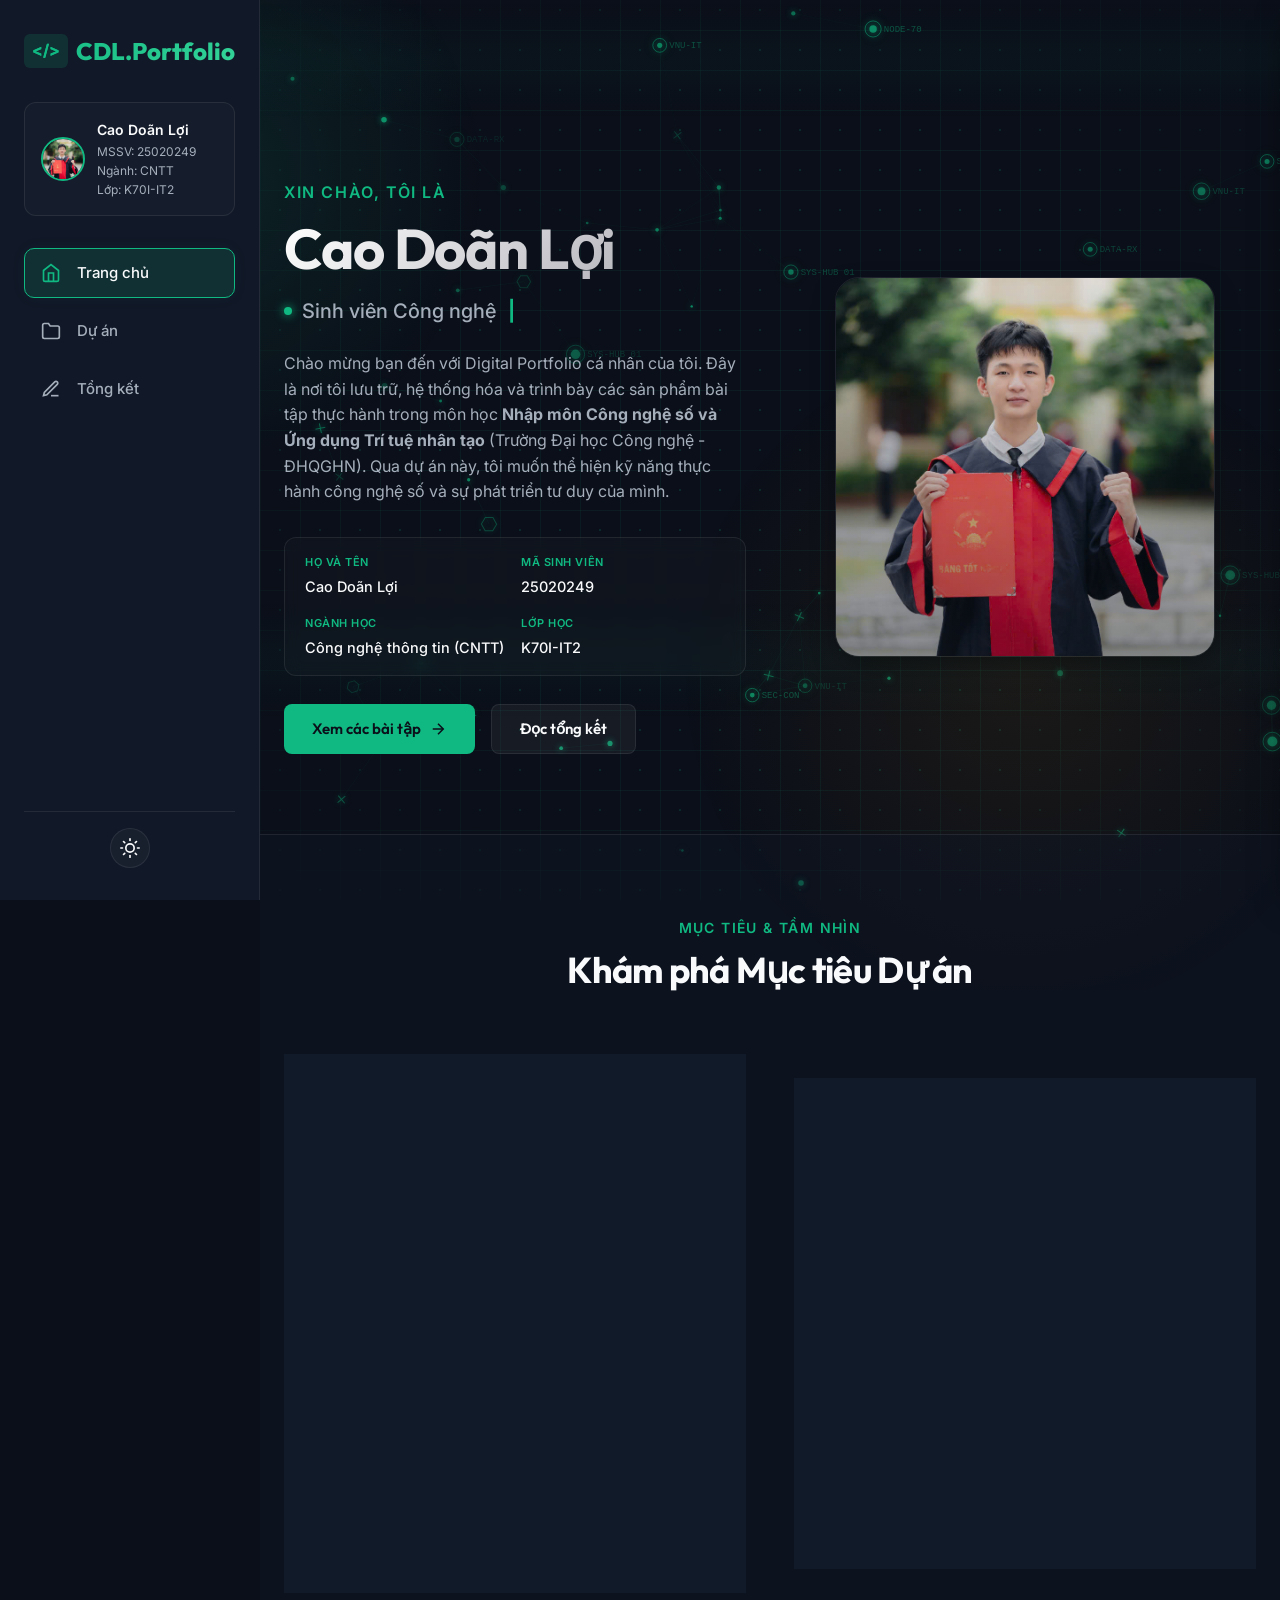
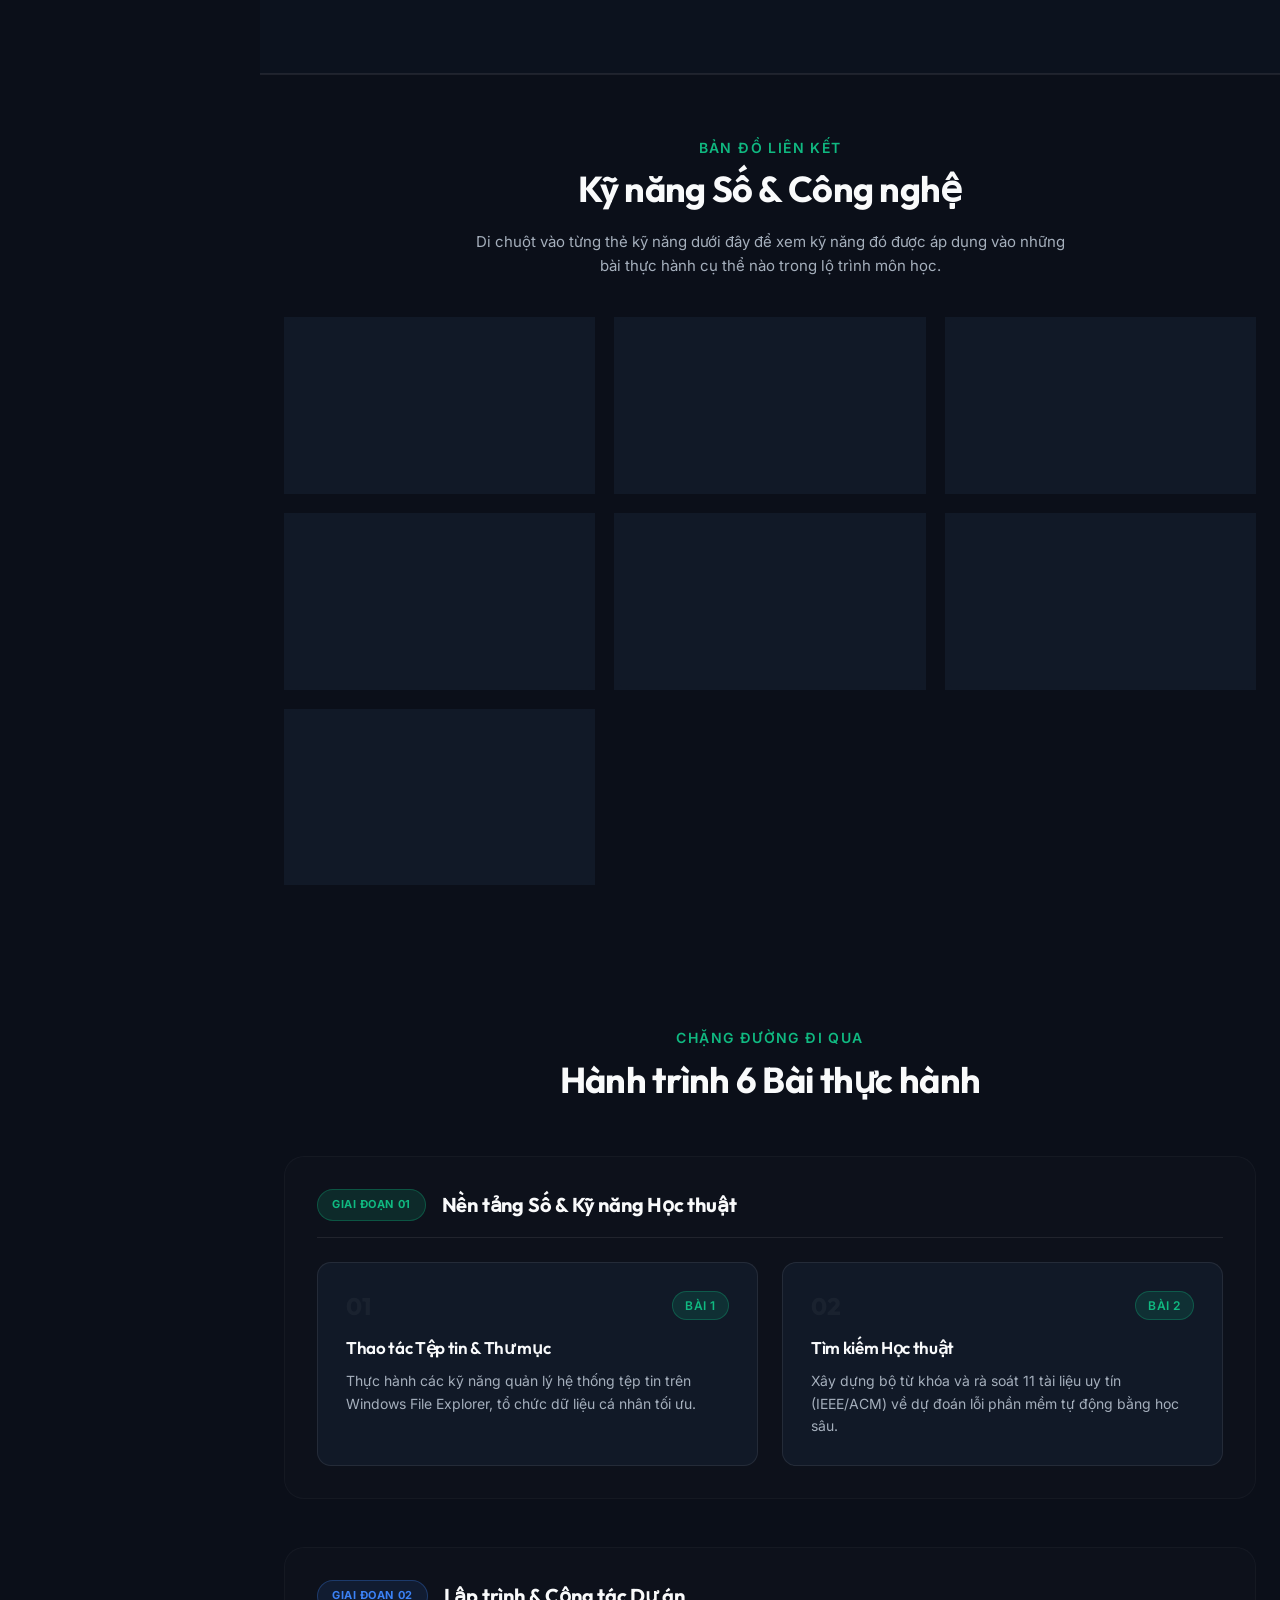
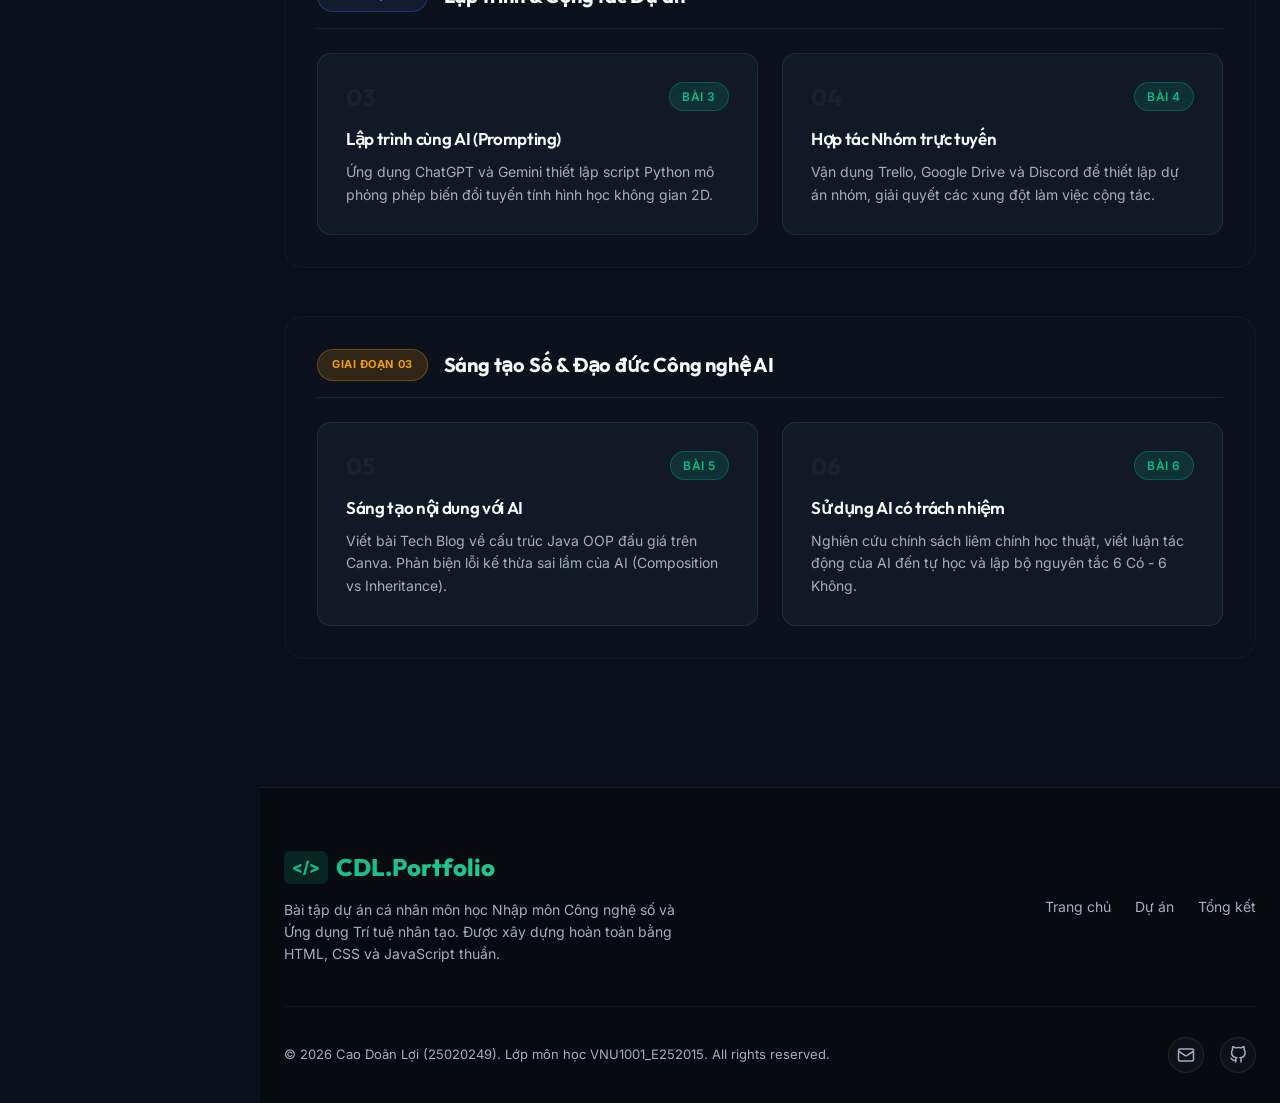
==== commit fcb6490c: "update final" ====
--- a/index.html
+++ b/index.html
@@ -802,7 +802,6 @@
             <div class="footer-bottom">
                 <p>&copy; 2026 Cao Doãn Lợi (25020249). Lớp môn học VNU1001_E252015. All rights reserved.</p>
                 <div class="footer-socials">
-                    <a href="mailto:25020249@vnu.edu.vn" class="social-icon" title="Email VNU"><svg width="18" height="18" viewBox="0 0 24 24" fill="none" stroke="currentColor" stroke-width="2"><path d="M4 4h16c1.1 0 2 .9 2 2v12c0 1.1-.9 2-2 2H4c-1.1 0-2-.9-2-2V6c0-1.1.9-2 2-2z"></path><polyline points="22,6 12,13 2,6"></polyline></svg></a>
                     <a href="mailto:loicao992@gmail.com" class="social-icon" title="Gmail cá nhân"><svg width="18" height="18" viewBox="0 0 24 24" fill="none" stroke="currentColor" stroke-width="2"><rect x="2" y="4" width="20" height="16" rx="2"></rect><path d="M22 7l-8.97 5.7a1.94 1.94 0 0 1-2.06 0L2 7"></path></svg></a>
                     <a href="https://github.com/lloi-caoo" target="_blank" class="social-icon" title="Github"><svg width="18" height="18" viewBox="0 0 24 24" fill="none" stroke="currentColor" stroke-width="2"><path d="M9 19c-5 1.5-5-2.5-7-3m14 6v-3.87a3.37 3.37 0 0 0-.94-2.61c3.14-.35 6.44-1.54 6.44-7A5.44 5.44 0 0 0 20 4.77 5.07 5.07 0 0 0 19.91 1S18.73.65 16 2.48a13.38 13.38 0 0 0-7 0C6.27.65 5.09 1 5.09 1A5.07 5.07 0 0 0 5 4.77a5.44 5.44 0 0 0-1.5 3.78c0 5.42 3.3 6.61 6.44 7A3.37 3.37 0 0 0 9 18.13V22"></path></svg></a>
                 </div>
